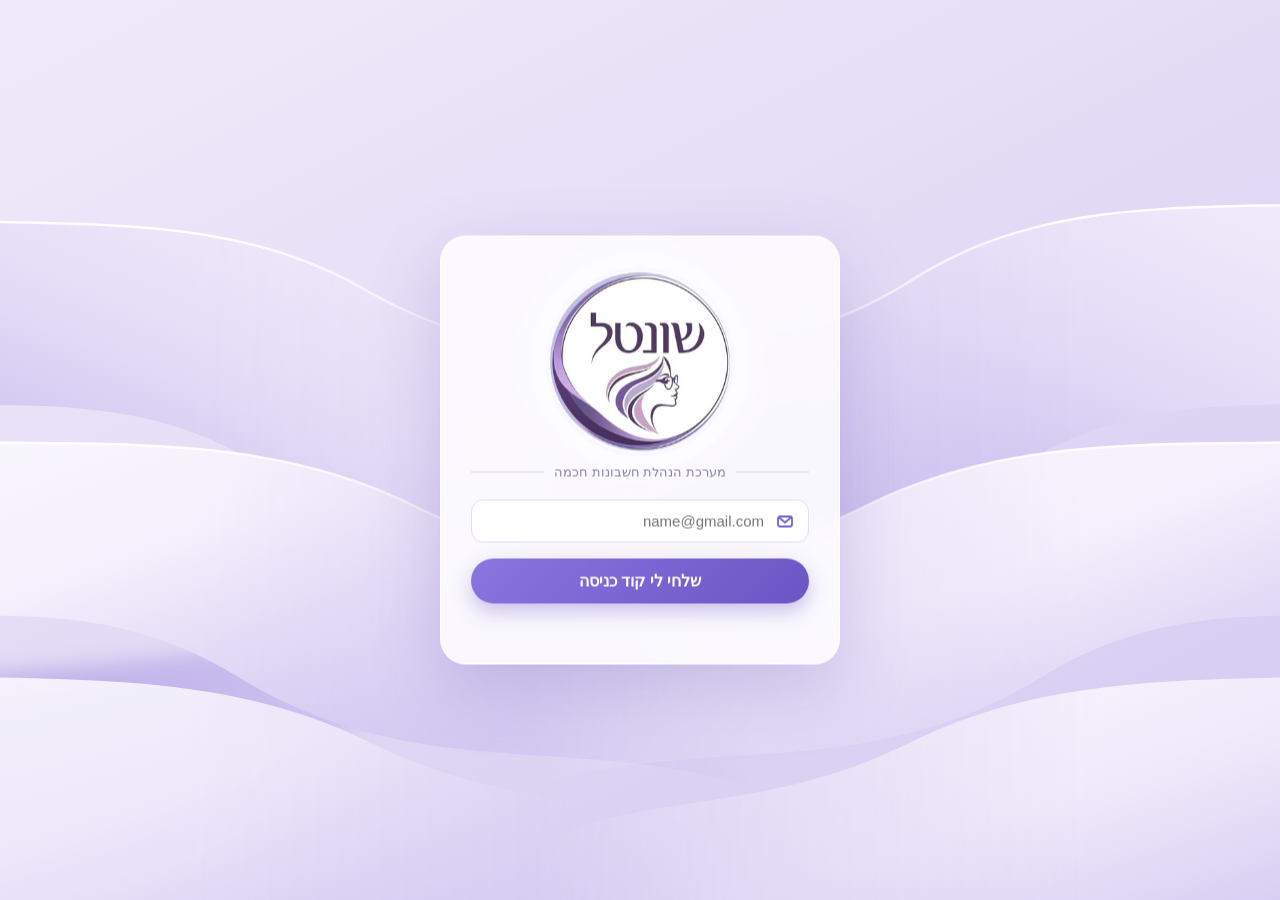
==== index.html @ a039b27f "Add files via upload" ====
<!doctype html>
<html lang="he" dir="rtl">
<head><meta name="robots" content="noindex,nofollow"><meta name="theme-color" content="#6d3fa0"><meta name="apple-mobile-web-app-capable" content="yes"><meta name="apple-mobile-web-app-title" content="שונטל">
<meta charset="utf-8">
<meta name="viewport" content="width=device-width,initial-scale=1">
<title>שונטל בענן</title>
<link rel="icon" type="image/png" href="[data-uri]">
<style>
  :root{--ink:#2f2566;--muted:#6f6a8c;--acc:#7461c8;--acc2:#5b4aa8;--line:#e2dcf4;--err:#c04a42}
  *{box-sizing:border-box}
  html,body{height:100%}
  body{margin:0;min-height:100vh;color:var(--ink);font-family:Arial,"Segoe UI",sans-serif;display:flex;align-items:center;justify-content:center;padding:16px;overflow:hidden;
    background:radial-gradient(900px 600px at 15% 10%,#ece6ff 0,transparent 60%),radial-gradient(800px 600px at 90% 95%,#e3d9ff 0,transparent 60%),linear-gradient(160deg,#f7f4ff,#ede7fb)}
  .bg i{position:fixed;border-radius:50%;filter:blur(2px);opacity:.55;animation:fl 9s ease-in-out infinite}
  .bg i:nth-child(1){width:220px;height:220px;left:-60px;top:12%;background:radial-gradient(circle at 30% 30%,#d9ccff,#b9a6f5);animation-delay:0s}
  .bg i:nth-child(2){width:140px;height:140px;right:8%;top:8%;background:radial-gradient(circle at 30% 30%,#e6dcff,#c8b8fa);animation-delay:-3s}
  .bg i:nth-child(3){width:300px;height:300px;right:-90px;bottom:-60px;background:radial-gradient(circle at 30% 30%,#cdbdfb,#a692ee);animation-delay:-5s}
  .bg i:nth-child(4){width:90px;height:90px;left:12%;bottom:12%;background:radial-gradient(circle at 30% 30%,#efe8ff,#d3c5fb);animation-delay:-7s}
  @keyframes fl{0%,100%{transform:translateY(0) scale(1)}50%{transform:translateY(-26px) scale(1.06)}}
  .card{position:relative;background:rgba(255,255,255,.86);backdrop-filter:blur(8px);border:1px solid #e6e0f7;border-radius:28px;box-shadow:0 24px 70px rgba(91,74,168,.22);padding:34px 30px 30px;width:100%;max-width:420px;text-align:center;animation:pop .7s cubic-bezier(.2,.9,.3,1.2) both}
  @keyframes pop{from{opacity:0;transform:translateY(22px) scale(.96)}to{opacity:1;transform:none}}

  .av{position:relative;width:190px;height:190px;margin:-112px auto 12px;border-radius:50%;animation:fl2 4.8s ease-in-out infinite}
  .av .ring{position:absolute;inset:-8px;border-radius:50%;background:conic-gradient(from 0deg,#5b2bd6,#a77bff,#f6d28b,#d9a441,#7b3fe4,#3b1c9c,#5b2bd6);animation:spin 7s linear infinite,pulse 3.2s ease-in-out infinite;box-shadow:0 0 22px 5px rgba(140,90,255,.55),0 0 44px 12px rgba(140,90,255,.28)}
  @keyframes pulse{0%,100%{filter:brightness(1)}50%{filter:brightness(1.25)}}
  .av .disc{position:absolute;inset:0;border-radius:50%;overflow:hidden;background:#fff;box-shadow:0 10px 26px rgba(60,20,120,.3)}
  .av .disc img,.av .lyr{position:absolute;inset:0;width:100%;height:100%;display:block}
  .av .fig{position:absolute;inset:0;transform-origin:62% 74%;animation:bob 4.8s ease-in-out infinite}
  .av .hair{transform-origin:62% 48%;animation:sway 3.4s ease-in-out infinite}
  @keyframes bob{0%,100%{transform:translateY(0) rotate(0)}50%{transform:translateY(-1.6%) rotate(.9deg)}}
  @keyframes sway{0%,100%{transform:rotate(0) skewX(0)}30%{transform:rotate(-2.6deg) skewX(1.4deg)}70%{transform:rotate(1.4deg) skewX(-.8deg)}}
  .av .blink{position:absolute;left:63.4%;top:57.9%;width:3.8%;height:3.1%;background:#f7f5f9;border-radius:50%;opacity:0;animation:blk 5.2s infinite}
  .av .blink:after{content:"";position:absolute;left:-6%;right:-6%;bottom:22%;height:2px;border-bottom:2px solid #3b2a6e;border-radius:0 0 60% 60%}
  @keyframes blk{0%,92%,100%{opacity:0}94%,97%{opacity:1}}
  .av .st{position:absolute;width:10px;height:10px;pointer-events:none;opacity:0;animation:tw 3.2s ease-in-out infinite}
  .av .st:before,.av .st:after{content:"";position:absolute;left:50%;top:50%;background:#fff;border-radius:2px;box-shadow:0 0 8px 2px #fff,0 0 14px 4px rgba(254,228,64,.75);transform:translate(-50%,-50%)}
  .av .st:before{width:2px;height:100%}.av .st:after{width:100%;height:2px}
  @keyframes tw{0%,100%{opacity:0;transform:scale(.3) rotate(0)}50%{opacity:1;transform:scale(1.15) rotate(45deg)}}
  .av .sh{position:absolute;inset:0;border-radius:50%;overflow:hidden;pointer-events:none}
  .av .sh:after{content:"";position:absolute;top:-30%;bottom:-30%;width:32%;left:-60%;background:linear-gradient(100deg,transparent,rgba(255,255,255,.6),transparent);transform:skewX(-18deg);animation:shine 4.2s ease-in-out infinite}
  .av .glow{position:absolute;left:14%;right:14%;bottom:-20px;height:14px;border-radius:50%;background:radial-gradient(ellipse,rgba(116,97,200,.55),transparent 70%);animation:shd 4.8s ease-in-out infinite}

  @keyframes fl2{0%,100%{transform:translateY(0)}50%{transform:translateY(-9px)}}
  @keyframes shd{0%,100%{transform:scale(1);opacity:.8}50%{transform:scale(.78);opacity:.45}}
  @keyframes spin{to{transform:rotate(360deg)}}
  @keyframes shine{0%,55%{left:-60%}100%{left:130%}}
  .hi{margin:16px 0 2px;font-size:15px;font-weight:700;color:var(--acc);letter-spacing:.3px}
  h1{margin:0 0 6px;font-size:34px;line-height:1.1;font-weight:800;background:linear-gradient(90deg,#4b3d8f,#7b5fe0,#4b3d8f);background-size:200% 100%;-webkit-background-clip:text;background-clip:text;color:transparent;animation:tx 4s linear infinite}
  @keyframes tx{to{background-position:-200% 0}}
  .sub{color:var(--muted);font-size:14px;margin-bottom:22px}
  label{display:block;text-align:right;font-size:14px;margin:0 0 6px;font-weight:700;color:var(--ink)}
  input{width:100%;padding:13px 15px;border:1.5px solid var(--line);border-radius:14px;font-size:16px;background:#fff;color:var(--ink);direction:ltr;text-align:left;transition:border-color .2s,box-shadow .2s}
  input:focus{outline:0;border-color:var(--acc);box-shadow:0 0 0 4px rgba(116,97,200,.18)}
  button{margin-top:14px;width:100%;padding:13px;border:0;border-radius:14px;background:linear-gradient(135deg,#8a76e0,#6a55c4);color:#fff;font-size:16px;font-weight:800;cursor:pointer;box-shadow:0 8px 20px rgba(106,85,196,.35);transition:transform .15s,box-shadow .15s}
  button:hover{transform:translateY(-1px);box-shadow:0 12px 26px rgba(106,85,196,.42)} button:disabled{opacity:.6;cursor:default}
  .link{background:none;color:var(--acc2);font-size:13px;margin-top:10px;padding:4px;width:auto;text-decoration:underline;box-shadow:none}
  .link:hover{background:none;box-shadow:none;transform:none}
  .msg{margin-top:14px;font-size:14px;min-height:20px;line-height:1.5;color:var(--acc2)}
  .msg.err{color:var(--err)}
  .hid{display:none}
  .bar{height:7px;border-radius:99px;background:#ebe6fa;overflow:hidden;margin:16px 10px 12px}
  .bar b{display:block;height:100%;width:40%;border-radius:99px;background:linear-gradient(90deg,#a48df0,#6a55c4,#a48df0);background-size:200% 100%;animation:bar 1.6s ease-in-out infinite,sh 1.2s linear infinite}
  @keyframes bar{0%{margin-inline-start:-40%}100%{margin-inline-start:100%}}
  @keyframes sh{to{background-position:-200% 0}}
  #loadTxt{font-weight:700;color:var(--acc2);font-size:15px}
  .dots span{display:inline-block;animation:dt 1.2s infinite}.dots span:nth-child(2){animation-delay:.2s}.dots span:nth-child(3){animation-delay:.4s}
  @keyframes dt{0%,80%,100%{opacity:.2}40%{opacity:1}}
  @media (prefers-reduced-motion:reduce){*{animation:none!important}}

  .char{position:relative;width:270px;height:280px;margin:-170px auto 6px}
  .char .halo{position:absolute;left:4%;right:4%;top:8%;bottom:6%;border-radius:50%;background:radial-gradient(circle at 50% 45%,#fff 0,rgba(255,255,255,.85) 45%,rgba(190,170,250,.35) 72%,transparent 74%);box-shadow:0 0 40px 10px rgba(140,100,255,.35);animation:pulseh 3.6s ease-in-out infinite}
  @keyframes pulseh{0%,100%{box-shadow:0 0 34px 8px rgba(140,100,255,.30)}50%{box-shadow:0 0 56px 16px rgba(140,100,255,.5)}}
  .char .csv{position:absolute;inset:0;width:100%;height:100%;overflow:visible;filter:drop-shadow(0 6px 10px rgba(70,40,140,.25))}
  .char .fg{transform-box:fill-box;transform-origin:70% 90%;animation:bob 4.6s ease-in-out infinite}
  .char .hairG{transform-box:view-box;transform-origin:72% 22%;animation:sway 3.2s ease-in-out infinite}
  .char .blk{opacity:0;animation:blk 5s infinite}
  @keyframes bob{0%,100%{transform:translateY(0) rotate(0)}50%{transform:translateY(-6px) rotate(.8deg)}}
  @keyframes sway{0%,100%{transform:rotate(0) skewX(0)}30%{transform:rotate(-2.8deg) skewX(1.6deg)}70%{transform:rotate(1.6deg) skewX(-1deg)}}
  @keyframes blk{0%,91%,100%{opacity:0}93%,97%{opacity:1}}
  .char .st{position:absolute;width:11px;height:11px;opacity:0;animation:tw 3s ease-in-out infinite}
  .char .st:before,.char .st:after{content:"";position:absolute;left:50%;top:50%;background:#fff;border-radius:2px;box-shadow:0 0 8px 2px #fff,0 0 16px 5px rgba(160,120,255,.8);transform:translate(-50%,-50%)}
  .char .st:before{width:2px;height:100%}.char .st:after{width:100%;height:2px}
  .char .st.gl:before,.char .st.gl:after{box-shadow:0 0 8px 2px #fff,0 0 14px 4px rgba(254,228,64,.8)}
  .bub{position:absolute;right:-46px;top:-20px;background:#fff;border:1.5px solid #d8cdf5;color:#4b3d8f;font-weight:800;font-size:13px;padding:7px 12px;border-radius:16px 16px 16px 4px;box-shadow:0 8px 20px rgba(91,74,168,.22);white-space:nowrap;opacity:0;transform:scale(.6) translateY(8px);transform-origin:bottom left;animation:bub .6s .9s cubic-bezier(.2,1.4,.4,1) forwards,bubf 4s 1.6s ease-in-out infinite}
  @keyframes bub{to{opacity:1;transform:none}}
  @keyframes bubf{50%{transform:translateY(-4px)}}
  .hi{display:none}

  .char .rg{position:absolute;left:2%;right:2%;top:6%;bottom:4%;border-radius:50%;z-index:0;background:conic-gradient(from 0deg,#5b2bd6,#a77bff,#f6d28b,#d9a441,#7b3fe4,#3b1c9c,#5b2bd6);-webkit-mask:radial-gradient(closest-side,transparent calc(100% - 8px),#000 calc(100% - 7px));mask:radial-gradient(closest-side,transparent calc(100% - 8px),#000 calc(100% - 7px));animation:spin 7s linear infinite;filter:drop-shadow(0 0 8px rgba(160,110,255,.9))}
  .char .halo{z-index:0}.char .csv{z-index:1}
  .char .sw{position:absolute;left:4%;right:4%;top:8%;bottom:6%;border-radius:50%;overflow:hidden;z-index:2;pointer-events:none}
  .char .sw:after{content:"";position:absolute;top:-30%;bottom:-30%;width:30%;left:-60%;background:linear-gradient(100deg,transparent,rgba(255,255,255,.75),transparent);transform:skewX(-18deg);animation:shine 3.8s ease-in-out infinite}
  .char .st{z-index:3}
  .char .st.sm:before,.char .st.sm:after{box-shadow:0 0 6px 2px #fff,0 0 12px 4px rgba(190,150,255,.9)}
  .char .st.sm{width:9px;height:9px}
  .char .st.gl:before,.char .st.gl:after{background:#fff6c8;box-shadow:0 0 8px 3px #fff,0 0 18px 6px rgba(255,210,70,.85)}
  .char .dt{position:absolute;width:3px;height:3px;border-radius:50%;background:#fff;box-shadow:0 0 6px 2px rgba(255,255,255,.95),0 0 10px 3px rgba(170,130,255,.7);opacity:0;animation:tw 2.4s ease-in-out infinite;z-index:3}

  body{flex-direction:column}
  .stage{display:flex;align-items:center;justify-content:center;gap:34px;width:100%;max-width:880px}
  .card{margin:0 !important;flex:0 1 420px}
  .card .av,.card .hi{display:none}
  .char2{position:relative;width:300px;height:540px;flex:0 0 300px}
  .char2 .halo2{position:absolute;left:0;right:0;top:calc(50% - 150px);height:300px;border-radius:50%;background:radial-gradient(circle at 50% 45%,#fff 0,rgba(255,255,255,.8) 50%,rgba(190,170,250,.35) 74%,transparent 76%);box-shadow:0 0 50px 12px rgba(140,100,255,.35);animation:pulseh 3.6s ease-in-out infinite}
  .char2 .rg2{position:absolute;left:-8px;right:-8px;top:calc(50% - 158px);height:316px;border-radius:50%;background:conic-gradient(from 0deg,#5b2bd6,#a77bff,#f6d28b,#d9a441,#7b3fe4,#3b1c9c,#5b2bd6);-webkit-mask:radial-gradient(closest-side,transparent calc(100% - 8px),#000 calc(100% - 7px));mask:radial-gradient(closest-side,transparent calc(100% - 8px),#000 calc(100% - 7px));animation:spin 8s linear infinite;filter:drop-shadow(0 0 9px rgba(160,110,255,.9))}
  .char2 .fb{position:absolute;inset:0;width:100%;height:100%;overflow:visible;filter:drop-shadow(0 8px 12px rgba(70,40,140,.28));z-index:1}
  .char2 .body{transform-box:view-box;transform-origin:200px 700px;animation:bob2 4.6s ease-in-out infinite}
  @keyframes bob2{0%,100%{transform:translateY(0) rotate(0)}50%{transform:translateY(-5px) rotate(.5deg)}}
  .char2 .hairB,.char2 .hairF{transform-box:view-box;transform-origin:200px 90px;animation:sway2 3.4s ease-in-out infinite}
  .char2 .hairF{animation-delay:-.4s}
  @keyframes sway2{0%,100%{transform:rotate(0)}35%{transform:rotate(-1.8deg)}70%{transform:rotate(1.2deg)}}
  .char2 .head{transform-box:view-box;transform-origin:200px 200px;animation:nod 5s ease-in-out infinite}
  @keyframes nod{0%,100%{transform:rotate(0)}40%{transform:rotate(2deg)}75%{transform:rotate(-1.5deg)}}
  .char2 .wave{transform-box:view-box;transform-origin:248px 254px;animation:w1 2.6s ease-in-out infinite}
  .char2 .fore{transform-box:view-box;transform-origin:282px 306px;animation:w2 .9s ease-in-out infinite alternate}
  @keyframes w1{0%,100%{transform:rotate(0)}50%{transform:rotate(-6deg)}}
  @keyframes w2{from{transform:rotate(-14deg)}to{transform:rotate(16deg)}}
  .char2 .lid{opacity:0;animation:blk 4.6s infinite}
  .char2 .sw2{position:absolute;left:0;right:0;top:calc(50% - 150px);height:300px;border-radius:50%;overflow:hidden;z-index:2;pointer-events:none}
  .char2 .sw2:after{content:"";position:absolute;top:-30%;bottom:-30%;width:28%;left:-60%;background:linear-gradient(100deg,transparent,rgba(255,255,255,.38),transparent);transform:skewX(-18deg);animation:shine 3.8s ease-in-out infinite}
  .char2 .st{position:absolute;opacity:0;animation:tw 3s ease-in-out infinite;z-index:3}
  .char2 .st:before,.char2 .st:after{content:"";position:absolute;left:50%;top:50%;background:#fff;border-radius:2px;box-shadow:0 0 8px 2px #fff,0 0 16px 5px rgba(160,120,255,.85);transform:translate(-50%,-50%)}
  .char2 .st:before{width:2px;height:100%}.char2 .st:after{width:100%;height:2px}
  .char2 .st.gl:before,.char2 .st.gl:after{background:#fff6c8;box-shadow:0 0 8px 3px #fff,0 0 18px 6px rgba(255,210,70,.85)}
  .char2 .dt{position:absolute;width:3px;height:3px;border-radius:50%;background:#fff;box-shadow:0 0 6px 2px #fff,0 0 10px 3px rgba(170,130,255,.7);opacity:0;animation:tw 2.4s ease-in-out infinite;z-index:3}
  .bub2{position:absolute;left:62%;top:3%;z-index:4;background:#fff;border:1.5px solid #d8cdf5;color:#4b3d8f;font-weight:800;font-size:13.5px;padding:8px 13px;border-radius:16px 16px 16px 4px;box-shadow:0 8px 20px rgba(91,74,168,.22);white-space:nowrap;opacity:0;transform:scale(.6) translateY(8px);transform-origin:bottom left;animation:bub .6s .9s cubic-bezier(.2,1.4,.4,1) forwards,bubf 4s 1.6s ease-in-out infinite}
  @media (max-width:760px){.stage{flex-direction:column;gap:6px}.char2{width:190px;height:340px;flex:0 0 340px}.bub2{font-size:11px;left:50%}}

  .card .hi{display:block !important;margin:0 0 2px;font-size:19px}
  .wl span{display:inline-block;opacity:0;transform:translateY(16px) scale(.6);animation:ltr .7s calc(.15s + var(--i)*.07s) cubic-bezier(.2,1.5,.4,1) forwards,ltf 3.6s calc(1.6s + var(--i)*.12s) ease-in-out infinite}
  .wl .sp{width:.35em}
  @keyframes ltr{to{opacity:1;transform:none}}
  @keyframes ltf{0%,100%{transform:translateY(0)}50%{transform:translateY(-4px)}}
  .hi.wl{color:var(--acc);font-weight:800;letter-spacing:.5px}
  h1.wl{animation:none;background:none;color:transparent;-webkit-background-clip:initial;font-size:44px}
  h1.wl span{background:linear-gradient(90deg,#4b3d8f,#8a6cf0,#d9a441,#8a6cf0,#4b3d8f);background-size:300% 100%;-webkit-background-clip:text;background-clip:text;color:transparent;text-shadow:none;animation:ltr .7s calc(.15s + var(--i)*.07s) cubic-bezier(.2,1.5,.4,1) forwards,ltf 3.6s calc(1.6s + var(--i)*.12s) ease-in-out infinite,gsh 4s linear infinite}
  @keyframes gsh{to{background-position:-300% 0}}

  body{padding-bottom:42vh !important;justify-content:center}
  .band{position:fixed;left:0;right:0;bottom:0;height:42vh;min-height:230px;background:radial-gradient(120% 140% at 50% 100%,#2d1a6b 0,#1a0f45 55%,#0f0830 100%);z-index:0;overflow:hidden;-webkit-mask:linear-gradient(to bottom,transparent 0,#000 22%);mask:linear-gradient(to bottom,transparent 0,#000 22%)}
  .band canvas{position:absolute;inset:0;width:100%;height:100%}
  .orbg{position:absolute;left:50%;top:58%;width:160px;height:160px;transform:translate(-50%,-50%);border-radius:50%;background:radial-gradient(circle,#fff 0,rgba(255,255,255,.9) 18%,rgba(210,190,255,.55) 45%,transparent 70%);animation:orbp 3s ease-in-out infinite;pointer-events:none}
  @keyframes orbp{0%,100%{transform:translate(-50%,-50%) scale(.9);opacity:.85}50%{transform:translate(-50%,-50%) scale(1.15);opacity:1}}
  .ti{position:absolute;width:46px;height:46px;animation:tf 6s ease-in-out infinite}
  .ti div{width:100%;height:100%;border-radius:12px;background:linear-gradient(145deg,rgba(255,255,255,.16),rgba(255,255,255,.04));border:1px solid rgba(255,255,255,.28);box-shadow:0 0 18px rgba(150,120,255,.45),inset 0 0 12px rgba(255,255,255,.08);backdrop-filter:blur(2px);display:flex;align-items:center;justify-content:center;color:#e8defd;animation:tp 3.4s ease-in-out infinite}
  .ti svg{width:26px;height:26px}
  @keyframes tf{0%,100%{transform:translate(0,0) rotate(-3deg)}33%{transform:translate(7px,-10px) rotate(3deg)}66%{transform:translate(-6px,-4px) rotate(-1deg)}}
  @keyframes tp{0%,100%{box-shadow:0 0 14px rgba(150,120,255,.35)}50%{box-shadow:0 0 28px rgba(190,160,255,.8)}}
  .stage{position:relative;z-index:2}
  .bg{z-index:0}
  @media (max-width:760px){.ti{width:34px;height:34px}.ti svg{width:19px;height:19px}.band{height:36vh}body{padding-bottom:36vh !important}}

  .band{background:radial-gradient(120% 140% at 50% 100%,#2d1a6b 0,#1a0f45 55%,#0f0830 100%) !important}
  .srcs{position:absolute;right:5%;top:50%;transform:translateY(-50%);display:flex;flex-direction:column;gap:14px}
  .src{display:flex;align-items:center;gap:8px;color:#e8defd;font-size:12px;font-weight:700}
  .src i{width:38px;height:38px;border-radius:12px;background:linear-gradient(145deg,rgba(255,255,255,.18),rgba(255,255,255,.05));border:1px solid rgba(255,255,255,.3);display:flex;align-items:center;justify-content:center;box-shadow:0 0 16px rgba(150,120,255,.5)}
  .src svg{width:21px;height:21px}
  .hub{position:absolute;left:50%;top:50%;width:132px;height:132px;transform:translate(-50%,-50%)}
  .hub img{position:absolute;inset:6px;width:calc(100% - 12px);height:calc(100% - 12px);border-radius:50%;background:#fff;object-fit:contain;box-shadow:0 0 30px rgba(170,130,255,.8)}
  .hring{position:absolute;inset:-6px;border-radius:50%;background:conic-gradient(from 0deg,#5b2bd6,#a77bff,#f6d28b,#d9a441,#7b3fe4,#3b1c9c,#5b2bd6);-webkit-mask:radial-gradient(closest-side,transparent calc(100% - 7px),#000 calc(100% - 6px));mask:radial-gradient(closest-side,transparent calc(100% - 7px),#000 calc(100% - 6px));animation:spin 6s linear infinite;filter:drop-shadow(0 0 10px rgba(170,120,255,.95))}
  .hflash{position:absolute;inset:-14px;border-radius:50%;background:radial-gradient(circle,rgba(255,255,255,.9),rgba(170,130,255,.5) 40%,transparent 70%);opacity:0}
  .hub.hit .hflash{animation:fl .5s ease-out}
  @keyframes fl{0%{opacity:.95;transform:scale(.8)}100%{opacity:0;transform:scale(1.35)}}
  .scan{position:absolute;inset:6px;border-radius:50%;overflow:hidden;pointer-events:none}
  .scan:after{content:"";position:absolute;left:-10%;right:-10%;height:14px;top:-20%;background:linear-gradient(to bottom,transparent,rgba(160,255,230,.7),transparent);animation:sc 2s linear infinite}
  @keyframes sc{to{top:110%}}
  .pods{position:absolute;left:4%;top:50%;transform:translateY(-50%);display:flex;flex-direction:column;gap:9px}
  .pod{display:flex;align-items:center;gap:8px;direction:rtl;color:#efe8ff;font-size:12px;font-weight:700;padding:6px 10px;border-radius:12px;background:rgba(255,255,255,.07);border:1px solid color-mix(in srgb,var(--c) 55%,transparent);min-width:128px;transition:box-shadow .3s,transform .3s}
  .pod b{width:10px;height:10px;border-radius:50%;background:var(--c);box-shadow:0 0 10px var(--c)}
  .pod span{flex:1}.pod em{font-style:normal;color:var(--c);min-width:18px;text-align:center}
  .pod.hit{box-shadow:0 0 22px var(--c);transform:scale(1.06)}
  .inv2{position:absolute;left:0;top:0;width:44px;height:58px;border-radius:6px;background:#fff;box-shadow:0 0 16px rgba(190,160,255,.8);will-change:transform,opacity;pointer-events:none;padding:6px 5px}
  .inv2 u{display:block;height:3px;border-radius:2px;background:#d9cff7;margin-bottom:4px;text-decoration:none}
  .inv2 u:first-child{width:55%;background:#b5a1ee}
  .inv2 s{position:absolute;left:5px;bottom:4px;font-size:9px;font-weight:800;color:#6a55c4;text-decoration:none}
  .inv2 i{position:absolute;right:-6px;top:-6px;width:17px;height:17px;border-radius:50%;background:#34d399;color:#fff;font-size:11px;line-height:17px;text-align:center;font-style:normal;display:none;box-shadow:0 0 10px #34d399}
  .inv2.ok i{display:block}
  .cap{position:absolute;bottom:10px;left:0;right:0;text-align:center;color:rgba(232,222,253,.75);font-size:12px;letter-spacing:.3px}
  @media (max-width:760px){.pod{min-width:0;padding:5px 7px}.pod span{display:none}.src span{display:none}.hub{width:96px;height:96px}.cap{font-size:10px}}

  html,body{overflow:hidden}
  body{display:block !important;padding:0 !important;background:linear-gradient(135deg,#e7e1f6,#f5f3fa) !important}
  body{background:linear-gradient(160deg,#d9d0f1 0%,#ece7f9 45%,#f6f3fc 100%) !important}
  .waves{position:fixed;inset:0;overflow:hidden;z-index:0}
  .waves svg{position:absolute;inset:0;width:100%;height:100%}.rb .r1,.rb .r3,.rb .r5{animation:wv 14s ease-in-out infinite alternate}.rb .r2,.rb .r4{animation:wv 19s ease-in-out infinite alternate-reverse}
  
  @keyframes wv{from{transform:translate(-14px,0)}to{transform:translate(14px,-12px)}}
  .waves i{position:absolute;border-radius:50%;background:radial-gradient(circle,#fff,rgba(255,255,255,0) 70%);animation:fl 9s ease-in-out infinite}
  .stage{position:fixed !important;left:50%;top:50%;transform:translate(-50%,-50%);width:min(92vw,400px);max-width:none;display:block !important;z-index:5;gap:0}
  .card{max-width:none !important;width:100% !important;background:rgba(253,252,255,.9) !important;backdrop-filter:blur(14px);border:1px solid rgba(255,255,255,.9) !important;border-radius:26px !important;padding:30px 30px 26px !important;box-shadow:0 24px 70px rgba(91,74,168,.22) !important}
  .lg{width:190px;height:auto;display:block;margin:0 auto 4px;border-radius:50%;box-shadow:0 0 0 14px #fdfcff,0 0 30px 14px #fdfcff;animation:lgf 4.5s ease-in-out infinite}
  @keyframes lgf{0%,100%{transform:translateY(0)}50%{transform:translateY(-5px)}}
  .sub2{display:flex;align-items:center;gap:10px;color:#8a82a8;font-size:13px;margin:8px 0 20px}
  .sub2:before,.sub2:after{content:"";flex:1;height:1px;background:#d9d2ee}
  .card label{position:absolute;width:1px;height:1px;overflow:hidden;clip:rect(0 0 0 0)}
  .card input{padding:12px 44px 12px 14px;border-radius:12px;background:#fff url("data:image/svg+xml,%3Csvg xmlns='http://www.w3.org/2000/svg' width='18' height='18' fill='none' stroke='%237461c8' stroke-width='1.8'%3E%3Crect x='2' y='4' width='14' height='10' rx='2'/%3E%3Cpath d='m3 5 6 5 6-5'/%3E%3C/svg%3E") no-repeat right 14px center;direction:rtl;text-align:right;font-size:15px}
  #cd{background-image:url("data:image/svg+xml,%3Csvg xmlns='http://www.w3.org/2000/svg' width='18' height='18' fill='none' stroke='%237461c8' stroke-width='1.8'%3E%3Crect x='3' y='8' width='12' height='8' rx='2'/%3E%3Cpath d='M6 8V6a3 3 0 0 1 6 0v2'/%3E%3C/svg%3E")}
  .card button{border-radius:999px;margin-top:16px}
  .stage{animation:cin .9s cubic-bezier(.2,.9,.3,1.1) both}
  @keyframes cin{from{opacity:0;transform:translate(-50%,-46%) scale(.96)}to{opacity:1;transform:translate(-50%,-50%)}}
</style>
</head>
<body>

<div class="waves"><svg class="rb" viewBox="0 0 1600 800" preserveAspectRatio="xMidYMid slice"><defs>
<linearGradient id="sa" x1="0" y1="0" x2="1" y2="1"><stop offset="0" stop-color="#ffffff"/><stop offset=".45" stop-color="#f3effc"/><stop offset="1" stop-color="#b7a6e8"/></linearGradient>
<linearGradient id="sb" x1="0" y1="1" x2="1" y2="0"><stop offset="0" stop-color="#a996e3"/><stop offset=".5" stop-color="#e3dbf6"/><stop offset="1" stop-color="#ffffff"/></linearGradient>
<linearGradient id="sc" x1="0" y1="0" x2="1" y2="0"><stop offset="0" stop-color="#8f7ad8"/><stop offset="1" stop-color="#cbbdf0"/></linearGradient>
<linearGradient id="bgg" x1="0" y1="0" x2="1" y2="1"><stop offset="0" stop-color="#f4f0fc"/><stop offset=".5" stop-color="#e2daf5"/><stop offset="1" stop-color="#cfc3f0"/></linearGradient>
<linearGradient id="mL" x1="0" x2="1"><stop offset="0" stop-color="#fff"/><stop offset=".5" stop-color="#fff"/><stop offset="1" stop-color="#000"/></linearGradient>
<linearGradient id="mR" x1="1" x2="0"><stop offset="0" stop-color="#fff"/><stop offset=".5" stop-color="#fff"/><stop offset="1" stop-color="#000"/></linearGradient>
<mask id="mkL" maskUnits="userSpaceOnUse" x="-100" y="-50" width="1700" height="900"><rect x="-100" y="-50" width="1000" height="900" fill="url(#mL)"/></mask>
<mask id="mkR" maskUnits="userSpaceOnUse" x="-100" y="-50" width="1800" height="900"><rect x="700" y="-50" width="1000" height="900" fill="url(#mR)"/></mask>
<filter id="sh"><feGaussianBlur stdDeviation="9"/></filter></defs><rect x="-100" y="-50" width="1800" height="900" fill="url(#bgg)"/><g mask="url(#mkL)"><path class="r2" d="M-100 700 C150 540 380 640 600 520 C760 430 860 470 900 380 L900 520 C780 600 640 560 500 680 C320 830 120 800 -100 880Z" fill="url(#sc)" opacity="0.55" filter="url(#sh)"/><path class="r1" d="M-100 120 C120 260 360 140 560 260 C720 350 820 280 900 360 L900 520 C760 470 620 520 470 420 C300 300 100 420 -100 300Z" fill="url(#sb)" opacity="0.95"/><path class="r3" d="M-100 330 C140 450 380 340 600 450 C760 530 850 470 900 540 L900 700 C740 650 600 700 440 600 C260 490 80 600 -100 520Z" fill="url(#sa)" opacity="1"/><path class="r2" d="M-100 560 C140 640 360 560 560 660 C700 730 820 700 900 760 L900 900 L-100 900Z" fill="url(#sa)" opacity="0.9"/></g><g mask="url(#mkR)"><path class="r4" d="M1700 100 C1480 250 1240 120 1040 250 C880 350 780 270 700 350 L700 520 C840 470 980 520 1130 420 C1300 300 1500 420 1700 290Z" fill="url(#sb)" opacity="0.95"/><path class="r5" d="M1700 330 C1460 450 1220 340 1000 450 C840 530 750 470 700 540 L700 700 C860 650 1000 700 1160 600 C1340 490 1520 600 1700 520Z" fill="url(#sa)" opacity="1"/><path class="r4" d="M1700 560 C1460 640 1240 560 1040 660 C900 730 780 700 700 760 L700 900 L1700 900Z" fill="url(#sa)" opacity="0.9"/></g><g fill="none" stroke="#fff" stroke-width="2.2" opacity=".9"><path mask="url(#mkL)" d="M-100 330 C140 450 380 340 600 450 C760 530 850 470 900 540"/><path mask="url(#mkL)" d="M-100 120 C120 260 360 140 560 260 C720 350 820 280 900 360"/><path mask="url(#mkR)" d="M1700 330 C1460 450 1220 340 1000 450 C840 530 750 470 700 540"/><path mask="url(#mkR)" d="M1700 100 C1480 250 1240 120 1040 250 C880 350 780 270 700 350"/></g></svg></div><div class="stage"><div class="card">
  
  <img class="lg" alt="" src="[data-uri]"><div class="sub2">מערכת הנהלת חשבונות חכמה</div>
  

  <div id="stEmail">
    <label for="em">המייל שלך</label>
    <input id="em" type="email" autocomplete="email" placeholder="name@gmail.com">
    <button id="bSend">שלחי לי קוד כניסה</button>
  </div>

  <div id="stCode" class="hid">
    <label for="cd">הקוד שקיבלת במייל</label>
    <input id="cd" inputmode="numeric" autocomplete="one-time-code" placeholder="123456" maxlength="10">
    <button id="bVerify">כניסה</button>
    <button id="bBack" class="link">שליחה למייל אחר</button>
  </div>

  <div id="stLoad" class="hid">
    <div class="bar"><b></b></div>
    <div id="loadTxt">טוענת את שונטל…</div>
  </div>

  <div id="msg" class="msg"></div>
</div></div>

<script>
(function(){ /* 19.10.2026: כשנפתח מאתר (github.io — אותה כתובת בסיס כמו «שונטל 2» של שובל) — אחסון נפרד, כדי ששתי השונטליות לא ייגעו זו בזו.
   מהקובץ במחשב (file://) — בלי שינוי. */
  if(!/\.github\.io$/.test(location.hostname||'')) return;
  var P='shontal-main::';
  function wrap(st){ function keys(){ var a=[]; for(var i=0;i<st.length;i++){ var k=st.key(i); if(k&&k.indexOf(P)===0) a.push(k.slice(P.length)); } return a; }
    var o={ getItem:function(k){ return st.getItem(P+k); }, setItem:function(k,v){ st.setItem(P+k,String(v)); }, removeItem:function(k){ st.removeItem(P+k); },
      clear:function(){ keys().forEach(function(k){ st.removeItem(P+k); }); }, key:function(i){ return keys()[i]||null; } };
    Object.defineProperty(o,'length',{get:function(){ return keys().length; }}); return o; }
  try{ var L=wrap(window.localStorage); Object.defineProperty(window,'localStorage',{configurable:true,get:function(){ return L; }}); }catch(e){}
  try{ var S2=wrap(window.sessionStorage); Object.defineProperty(window,'sessionStorage',{configurable:true,get:function(){ return S2; }}); }catch(e){}
  try{ var IO=indexedDB.open.bind(indexedDB); indexedDB.open=function(n,v){ return v===undefined?IO('shontal-main-'+n):IO('shontal-main-'+n,v); };
       var ID=indexedDB.deleteDatabase&&indexedDB.deleteDatabase.bind(indexedDB); if(ID) indexedDB.deleteDatabase=function(n){ return ID('shontal-main-'+n); }; }catch(e){}
})();
</script>
<script>
(function(){
  var T0=Date.now();
  var SB='https://mjhywoiwdvuxymuyhhdc.supabase.co';
  var KEY='sb_publishable_c7Y5hKxAqpzIFhhbuhNS2g_u55YKB90';
  var CB='https://shontal.cloud';           /* כתובת-דמה: כל פנייה אליה מנותבת למסד הנתונים */
  var SK='shontal-cloud-session';
  var $=function(i){return document.getElementById(i);};
  function msg(t,err){ var m=$('msg'); m.textContent=t||''; m.className='msg'+(err?' err':''); }
  function show(id){ ['stEmail','stCode','stLoad'].forEach(function(x){ $(x).classList.toggle('hid',x!==id); }); }

  var S=null; try{ S=JSON.parse(localStorage.getItem(SK)||'null'); }catch(_){ S=null; }
  function saveS(o){ S=o; try{ localStorage.setItem(SK, JSON.stringify(o)); }catch(_){} }
  function clearS(){ S=null; try{ localStorage.removeItem(SK); }catch(_){} }

  function auth(path, body){
    return fetch(SB+'/auth/v1/'+path,{method:'POST',headers:{'apikey':KEY,'Content-Type':'application/json'},body:JSON.stringify(body)})
      .then(function(r){ return r.text().then(function(t){ var j={}; try{ j=JSON.parse(t||'{}'); }catch(_){}
        if(!r.ok){ var e=new Error(j.msg||j.error_description||j.message||('שגיאה '+r.status)); e.status=r.status; e.code=j.error_code||j.code; throw e; } return j; }); });
  }
  function keep(j){ saveS({access_token:j.access_token, refresh_token:j.refresh_token, expires_at:(j.expires_at||Math.floor(Date.now()/1000)+(j.expires_in||3600)), email:(j.user&&j.user.email)||(S&&S.email)||''}); }
  var _refreshing=null;
  function refresh(){ if(!S||!S.refresh_token) return Promise.reject(new Error('אין חיבור'));
    if(_refreshing) return _refreshing;
    _refreshing=auth('token?grant_type=refresh_token',{refresh_token:S.refresh_token}).then(function(j){ keep(j); _refreshing=null; return S; },function(e){ _refreshing=null; throw e; });
    return _refreshing; }
  function fresh(){ if(!S) return Promise.reject(new Error('אין חיבור')); if((S.expires_at||0)-Date.now()/1000 < 120) return refresh(); return Promise.resolve(S); }
  function hdr(){ return {'apikey':KEY,'Authorization':'Bearer '+(S&&S.access_token||''),'Content-Type':'application/json'}; }

  /* ---- כניסה בקוד מהמייל ---- */
  $('bSend').onclick=function(){
    var em=($('em').value||'').trim().toLowerCase();
    if(!/^[^@\s]+@[^@\s]+\.[^@\s]+$/.test(em)){ msg('נא להקליד מייל תקין',true); return; }
    this.disabled=true; msg('שולחת קוד…');
    var b=this;
    fetch(SB+'/rest/v1/rpc/login_email_ok',{method:'POST',headers:{'apikey':KEY,'Content-Type':'application/json'},body:JSON.stringify({p_email:em})})
      .then(function(r){ return r.ok?r.json():true; },function(){ return true; })
      .then(function(ok){ if(ok===false){ var e=new Error('notallowed'); e.na=1; throw e; } return auth('otp',{email:em, create_user:true}); })
      .then(function(){
      try{ localStorage.setItem('shontal-cloud-email',em); }catch(_){}
      show('stCode'); msg('שלחנו קוד ל-'+em+'. הוא מגיע תוך דקה (כדאי לבדוק גם בספאם).'); $('cd').focus();
    }).catch(function(e){ if(e.na){ msg('המייל הזה לא רשום במערכת. נא לבדוק את הכתובת, או לפנות לאיילת.',true); return; } msg((e.status===429)?'נשלחו יותר מדי קודים. נסי שוב בעוד כמה דקות.':'לא הצלחתי לשלוח קוד: '+e.message,true); })
      .then(function(){ b.disabled=false; });
  };
  $('bVerify').onclick=function(){
    var em=($('em').value||'').trim().toLowerCase(), cd=($('cd').value||'').replace(/\s/g,'');
    if(!cd){ msg('נא להקליד את הקוד',true); return; }
    this.disabled=true; msg('בודקת…'); var b=this;
    auth('verify',{type:'email', email:em, token:cd}).then(function(j){ keep(j); start(); })
      .catch(function(){ msg('הקוד לא נכון או שפג תוקפו. אפשר לבקש קוד חדש.',true); })
      .then(function(){ b.disabled=false; });
  };
  $('cd').addEventListener('keydown',function(e){ if(e.key==='Enter') $('bVerify').click(); });
  $('em').addEventListener('keydown',function(e){ if(e.key==='Enter') $('bSend').click(); });
  $('bBack').onclick=function(){ show('stEmail'); msg(''); };
  try{ $('em').value=localStorage.getItem('shontal-cloud-email')||''; }catch(_){}

  /* ---- ניתוב פניות המערכת למסד הנתונים ---- */
  var RO=true; /* תקופת בדיקה: צפייה בלבד */
  var _toastT=0;
  var _loadedAt=0;
  function toastRO(){ if(!_loadedAt||Date.now()-_loadedAt<12000) return; if(Date.now()-_toastT<8000) return; _toastT=Date.now();
    try{ var d=document.createElement('div');
      d.textContent='🧪 גרסת בדיקה — השינוי לא נשמר. בינתיים ממשיכים לעבוד בשונטל הרגילה.';
      d.style.cssText='position:fixed;top:54px;left:50%;transform:translateX(-50%);z-index:2147483647;background:#fff3e0;color:#8a4b0f;border:1px solid #f0c38f;border-radius:12px;padding:10px 18px;font:700 14px Arial;box-shadow:0 4px 16px rgba(120,80,30,.2);direction:rtl';
      document.body.appendChild(d); setTimeout(function(){ try{ d.remove(); }catch(_){} },5000); }catch(_){} }
  function route(url, method){
    if(url==='/queue_intake') return {inbox:true};
    if(typeof url!=='string' || url.indexOf(CB)!==0) return null;
    var p=url.slice(CB.length).split('?')[0];
    if(p==='/state/version') return {rpc:'state_version'};
    if(p==='/state') return {rpc:(method==='POST'?'state_post':'state_get')};
    if(p==='/find_doc') return {finddoc:true};
    if(p==='/queue_intake') return {inbox:true};
    return {portal:p};
  }
  function jres(o,st){ return new Response(JSON.stringify(o),{status:st||200,headers:{'Content-Type':'application/json'}}); }
  function installShim(){
    var _f=window.fetch.bind(window);
    window.fetch=function(input, init){
      var url=(typeof input==='string')?input:(input&&input.url); init=init||{};
      var r=route(url,(init.method||'GET').toUpperCase());
      if(!r) return _f(input,init);
      if(r.none) return Promise.resolve(jres({ok:false,msg:'לא זמין בגרסת הענן'},404));
      if(r.portal){ var pr=null; try{ pr=window.__cloudPortal?window.__cloudPortal(r.portal,init):null; }catch(e){ pr=null; } return pr||Promise.resolve(jres({ok:false,reason:'לא זמין בגרסת הענן'},404)); }
      if(r.inbox){ var fl=null; try{ fl=init.body&&init.body.get?init.body.get('file'):null; }catch(_){}
        if(!fl) return Promise.resolve(jres({ok:false,reason:'אין קובץ'}));
        return new Promise(function(ok,no){ var fr=new FileReader(); fr.onload=function(){ ok(String(fr.result).split(',')[1]||''); }; fr.onerror=no; fr.readAsDataURL(fl); })
          .then(function(b64){ return fresh().then(function(){ var h=hdr(); h['Prefer']='return=minimal';
            return _f(SB+'/rest/v1/intake_inbox',{method:'POST',headers:h,body:JSON.stringify({name:fl.name||'file',content:b64,bytes:fl.size})}); }); })
          .then(function(res){ window.__inboxN=(window.__inboxN||0)+(res.ok?1:0); return jres({ok:res.ok,cloud:true,reason:res.ok?'':('שגיאה '+res.status)}); })
          .catch(function(e){ return jres({ok:false,reason:String(e)}); }); }
      if(r.finddoc){ var lk=''; try{ lk=JSON.parse(init.body||'{}').link||''; }catch(_){} return Promise.resolve(jres({ok:!!lk, rel:lk})); }
      if(r.rpc==='state_post' && RO){ toastRO(); return Promise.resolve(jres({ok:true,version:(window._SHARED_VER||0),readonly:true})); }
      return fresh().then(function(){ return _f(SB+'/rest/v1/rpc/'+r.rpc,{method:'POST',headers:hdr(),body:(r.rpc==='state_post'?(init.body||'{}'):'{}'),keepalive:!!init.keepalive}); })
        .then(function(res){ if(res.status===401){ return refresh().then(function(){ return _f(SB+'/rest/v1/rpc/'+r.rpc,{method:'POST',headers:hdr(),body:(r.rpc==='state_post'?(init.body||'{}'):'{}')}); }); } return res; });
    };
    var P=XMLHttpRequest.prototype, XO=P.open, XS=P.send, XH=P.setRequestHeader;
    P.open=function(m,u,a){ var r=route(u,String(m||'GET').toUpperCase()); this.__cl=r;
      if(r&&r.rpc){ if(r.rpc==='state_post'&&RO){ r.rpc='state_version'; toastRO(); } return XO.call(this,'POST',SB+'/rest/v1/rpc/'+r.rpc, a!==false); }
      return XO.apply(this,arguments); };
    P.setRequestHeader=function(k,v){ if(this.__cl&&this.__cl.rpc&&/^content-type$/i.test(k)) return; return XH.apply(this,arguments); };
    P.send=function(b){ var r=this.__cl; if(r&&r.rpc){ var h=hdr(); for(var k in h) XH.call(this,k,h[k]); return XS.call(this,(r.rpc==='state_post'?(b||'{}'):'{}')); } return XS.apply(this,arguments); };
    if(navigator.sendBeacon){ var _sb=navigator.sendBeacon.bind(navigator);
      navigator.sendBeacon=function(u,data){ var r=route(u,'POST'); if(!r) return _sb(u,data); if(r.none||r.portal||RO) return true;
        try{ var p=(data&&data.text)?data.text():Promise.resolve(String(data||'{}'));
          p.then(function(t){ window.fetch(u,{method:'POST',body:t,keepalive:true}); }); }catch(_){} return true; }; }
    setInterval(function(){ if(S && (S.expires_at||0)-Date.now()/1000 < 900) refresh().catch(function(){}); }, 60000);
  }


  /* ---- מסמכים (PDF/תמונות) מהאחסון בענן ---- */
  var DOCMAP=null, _docMapP=null, _blobs={};
  function docMap(){ if(DOCMAP) return Promise.resolve(DOCMAP); if(_docMapP) return _docMapP;
    var m={}; function page(off){ return fresh().then(function(){ return fetch(SB+'/rest/v1/doc_files?uploaded=is.true&select=path,okey&order=path&offset='+off+'&limit=1000',{headers:hdr()}); })
      .then(function(r){ if(!r.ok) throw new Error('docs '+r.status); return r.json(); })
      .then(function(rows){ rows.forEach(function(x){ m[x.path]=x.okey; }); return rows.length===1000?page(off+1000):m; }); }
    _docMapP=page(0).then(function(mm){ DOCMAP=mm; setTimeout(function(){ DOCMAP=null; _docMapP=null; },10*60*1000); return mm; },function(e){ _docMapP=null; throw e; });
    return _docMapP; }
  function relOf(u){ if(u==null) return null; u=String(u).trim(); if(!u||/^(https?:|data:|blob:|about:|javascript:|mailto:|#)/i.test(u)) return null;
    if(/^file:/i.test(u)) return null; u=u.split('#')[0].split('?')[0].replace(/^\.\//,''); try{ u=decodeURI(u); }catch(_){} return u||null; }
  function docBlob(rel){ if(_blobs[rel]) return _blobs[rel];
    var _pd=(window.__cloudPortalDoc&&window.__cloudPortalDoc(rel)); if(_pd){ _blobs[rel]=_pd; _pd.catch(function(){ delete _blobs[rel]; }); return _pd; }
    _blobs[rel]=docMap().then(function(m){ var k=m[rel]; if(!k){ var e=new Error('nofile'); e.nofile=true; throw e; }
      return fresh().then(function(){ return fetch(SB+'/storage/v1/object/authenticated/docs/'+k,{headers:{'apikey':KEY,'Authorization':'Bearer '+S.access_token}}); }); })
      .then(function(r){ if(!r.ok) throw new Error('storage '+r.status); return r.blob(); })
      .then(function(b){ return URL.createObjectURL(b); });
    _blobs[rel].catch(function(){ delete _blobs[rel]; });
    return _blobs[rel]; }
  function noFileHtml(rel){ return '<div style="padding:28px 18px;text-align:center;color:#7a4410;background:#fff6ea;border:1px dashed #f0c38f;border-radius:12px;font:14px Arial;direction:rtl;line-height:1.6">📄 הקובץ עוד לא הועלה לענן.<br><span style="font-size:12px;color:#9a7a5a">'+String(rel).replace(/[<>&]/g,'')+'</span><br><span style="font-size:12px">הקבצים עולים בהדרגה מהמחשב של איילת.</span></div>'; }
  function curViewLink(){ try{ return Function('try{return (viewList&&viewList[viewPos]&&viewList[viewPos].link)||""}catch(e){return ""}')(); }catch(_){ return ''; } }
  function fixEl(el){
    var tag=el.tagName; if(!tag) return; var attr=(tag==='OBJECT')?'data':'src';
    if(!/^(IFRAME|IMG|EMBED|OBJECT)$/.test(tag)) return;
    var raw=el.getAttribute(attr);
    if(raw && raw.indexOf(CB+'/preview')===0 && el.__clDone!==raw && window.__cloudPortalSrc){ el.__clDone=raw; el.setAttribute(attr,'about:blank'); el.__clDone='about:blank';
      window.__cloudPortalSrc(raw).then(function(u){ el.__clDone=u; el.setAttribute(attr,u); }).catch(function(){ el.style.display='none'; }); return; }
    var rel=relOf(raw); if(!rel || el.__clDone===raw) return;
    el.__clDone=raw;
    if(tag==='IMG' && /^תצוגות\//.test(rel)){
      /* תמונות תצוגה לא הועלו (חיסכון במקום) — מציגים את הקובץ המקורי במקומן */
      var box=el.closest&&el.closest('#ovDoc'); if(box && !box.__clPdf){ box.__clPdf=1; var lk=curViewLink();
        if(lk){ setTimeout(function(){ try{ box.__clPdf=0; if(typeof window.showFullPdf==='function') window.showFullPdf(encodeURIComponent(lk)); }catch(_){} },0); } }
      el.style.display='none'; return; }
    el.setAttribute(attr,'about:blank'); el.__clDone='about:blank';
    docBlob(rel).then(function(u){ el.__clDone=u; el.setAttribute(attr,u); })
      .catch(function(e){ if(tag==='IFRAME'){ try{ el.__clDone='x'; el.removeAttribute('src'); el.srcdoc='<meta charset=utf-8><body style="margin:0;background:#fff6ea">'+noFileHtml(rel); }catch(_){} } else { el.style.display='none'; } });
  }
  function scan(root){ try{ if(root.nodeType!==1) return; fixEl(root); var l=root.querySelectorAll('iframe,img,embed,object'); for(var i=0;i<l.length;i++) fixEl(l[i]); }catch(_){} }
  function openRel(rel, dl){
    var w=dl?null:window.open('about:blank','_blank');
    try{ if(w) w.document.write('<meta charset=utf-8><body style="font:16px Arial;direction:rtl;padding:30px;background:#f6efe4;color:#7a4410">טוענת את המסמך…</body>'); }catch(_){}
    docBlob(rel).then(function(u){
      if(dl){ var a=document.createElement('a'); a.href=u; a.download=dl; a.__clOk=1; document.body.appendChild(a); a.click(); a.remove(); }
      else if(w){ w.location=u; } else { window.open(u,'_blank'); }
    }).catch(function(){ if(w){ try{ w.document.body.innerHTML=noFileHtml(rel); }catch(_){} } else alert('הקובץ עוד לא הועלה לענן: '+rel); });
  }
  function installDocs(){
    try{ new MutationObserver(function(ms){ ms.forEach(function(m){ if(m.type==='attributes') fixEl(m.target); else for(var i=0;i<m.addedNodes.length;i++) scan(m.addedNodes[i]); }); })
      .observe(document.documentElement,{subtree:true,childList:true,attributes:true,attributeFilter:['src','data']}); }catch(_){}
    scan(document.documentElement);
    document.addEventListener('click',function(e){ var a=e.target&&e.target.closest&&e.target.closest('a[href]'); if(!a||a.__clOk) return;
      var rel=relOf(a.getAttribute('href')); if(!rel) return; e.preventDefault(); e.stopPropagation();
      openRel(rel, a.hasAttribute('download')?(a.getAttribute('download')||rel.split('/').pop()):null); },true);
    var _wo=window.open; window.open=function(u){ if(typeof u==='string' && u.indexOf(CB+'/preview')===0 && window.__cloudPortalSrc){ var w0=_wo.call(window,'about:blank','_blank'); window.__cloudPortalSrc(u.replace('/preview_img/','/preview/')).then(function(b){ if(w0) w0.location=b; }); return w0; } var rel=relOf(u); if(rel && arguments.length<3){ openRel(rel,null); return null; } return _wo.apply(window,arguments); };
  }
  window.openGiul=function(link){ var rel=relOf(link); if(rel) openRel(rel,null); };

  /* ---- התאמות קטנות לקוד של שונטל (בלי לגעת בנתונים) ---- */
  function patch(h){
    var reps=[
      ['(location.protocol==="http:"||location.protocol==="https:")?location.origin:"http://localhost:8000"', '"'+CB+'"'],
      ['(location.protocol==="http:"||location.protocol==="https:")?location.origin:""', '"'+CB+'"'],
      ['!/^https?:/.test(location.protocol)', 'false']
    ];
    for(var i=0;i<reps.length;i++){ var n=h.split(reps[i][0]).length-1; if(n<1) throw new Error('התאמה '+(i+1)+' לא נמצאה'); h=h.split(reps[i][0]).join(reps[i][1]); }
    var banner='<div id="cloudBanner" style="position:fixed;top:10px;left:10px;z-index:2147483646;direction:rtl;font:13px Arial">'+
      '<div onclick="var m=this.nextSibling;m.style.display=(m.style.display===\'block\'?\'none\':\'block\')" title="שונטל בענן" style="width:34px;height:34px;border-radius:50%;background:#7461c8;color:#fff;display:flex;align-items:center;justify-content:center;cursor:pointer;box-shadow:0 2px 8px rgba(60,50,110,.3);font-size:17px">☁️</div>'+
      '<div style="display:none;position:absolute;top:40px;left:0;min-width:240px;background:#fff;border:1px solid #e7e4ef;border-radius:12px;box-shadow:0 8px 24px rgba(40,30,80,.18);padding:10px 12px;color:#15121f;line-height:1.6">'+
      '<b>☁️ שונטל בענן</b><br><span>'+(RO?'גרסת בדיקה: צפייה בלבד.':'כל שינוי נשמר מיד ומשותף לכולם.')+'</span><br>'+
      '<span style="color:#454056">מחוברת: '+((S&&S.email)||'').replace(/[<>&"]/g,'')+'</span><br>'+
      '<a href="#" onclick="try{localStorage.removeItem(\''+SK+'\')}catch(_){};location.reload();return false" style="color:#7461c8;font-weight:700">יציאה</a></div></div>';
    var bi=h.search(/<body[^>]*>/i); if(bi<0) throw new Error('לא נמצא body');
    var be=h.indexOf('>',bi)+1; h=h.slice(0,be)+banner+h.slice(be);
    return h;
  }

  /* מטמון מקומי של קוד שונטל (IndexedDB) — מורידים מחדש רק כשיש גרסה חדשה */
  function idb(){ return new Promise(function(res,rej){ setTimeout(function(){ rej(new Error('idb-timeout')); },2500); try{ var q=indexedDB.open('shontal-cloud',1);
    q.onupgradeneeded=function(){ q.result.createObjectStore('f'); }; q.onsuccess=function(){ res(q.result); }; q.onerror=function(){ rej(q.error); }; }catch(e){ rej(e); } }); }
  function cget(k){ return idb().then(function(db){ return new Promise(function(res){ setTimeout(function(){ res(null); },4000); var t=db.transaction('f','readonly').objectStore('f').get(k); t.onsuccess=function(){ res(t.result||null); }; t.onerror=function(){ res(null); }; }); }).catch(function(){ return null; }); }
  function cput(k,v){ return idb().then(function(db){ return new Promise(function(res){ setTimeout(function(){ res(false); },4000); var t=db.transaction('f','readwrite'); t.objectStore('f').put(v,k); t.oncomplete=function(){ res(true); }; t.onerror=function(){ res(false); }; }); }).catch(function(){ return false; }); }
  function gunzipB64(b64){
    var bin=atob(b64), u=new Uint8Array(bin.length); for(var i=0;i<bin.length;i++) u[i]=bin.charCodeAt(i);
    var ds=new Blob([u]).stream().pipeThrough(new DecompressionStream('gzip'));
    return new Response(ds).text();
  }
  function rest(q){ return fetch(SB+'/rest/v1/'+q,{headers:hdr()}).then(function(r){
      if(r.status===401){ clearS(); throw new Error('ההתחברות פגה — נא להיכנס שוב'); }
      if(!r.ok) throw new Error('שגיאה בטעינה ('+r.status+')'); return r.json(); }); }
  function getApp(){
    return rest('app_files?name=in.(system.gz,system.html)&select=name,md5,updated_at').then(function(rows){
      if(!rows || !rows.length) throw new Error('למייל הזה אין הרשאה לשונטל. אם זו טעות — לפנות לאיילת.');
      var row=rows.filter(function(r){return r.name==='system.gz';})[0]||rows[0];
      return cget('app').then(function(c){
        if(c && c.md5===row.md5 && c.html){ return {html:c.html, updated:row.updated_at, cached:true}; }
        $('loadTxt').textContent='מורידה גרסה מעודכנת של שונטל…';
        return rest('app_files?name=eq.'+row.name+'&select=content').then(function(r2){
          var txt=r2[0].content;
          return (row.name==='system.gz'?gunzipB64(txt):Promise.resolve(txt)).then(function(html){
            return cput('app',{md5:row.md5, html:html}).then(function(){ return {html:html, updated:row.updated_at, cached:false}; });
          });
        });
      });
    });
  }

  function start(){
    show('stLoad'); msg('');
    fresh().then(function(){
      $('loadTxt').textContent='טוענת את שונטל…';
      /* 3.10.2026 — מצב הענן נקבע בשרת: readonly = צפייה בלבד, live = עבודה מלאה */
      return fetch(SB+'/rest/v1/rpc/cloud_mode_get',{method:'POST',headers:hdr(),body:'{}'})
        .then(function(r){ return r.ok?r.json():null; }).then(function(m){ RO=(m!=='live'); }, function(){ RO=true; })
        .then(function(){ return getApp(); });
    }).then(function(a){
      $('loadTxt').textContent='פותחת…';
      var html=patch(a.html);
      installShim();
      window.__SHONTAL_CLOUD={email:(S&&S.email)||'', updated:a.updated, readonly:RO, cached:a.cached, shell:2,
        api:{SB:SB, KEY:KEY, CB:CB, hdr:hdr, fresh:fresh}};
      return new Promise(function(r){ setTimeout(r,Math.max(0,1200-(Date.now()-T0))); }).then(function(){
      _loadedAt=Date.now(); document.open(); document.write(html); document.close();
      installDocs();
      try{ rest('app_files?name=eq.shell_patch.js&select=content').then(function(r){ var c=r&&r[0]&&r[0].content; if(c){ try{ (new Function('ctx',c))({SB:SB,KEY:KEY,CB:CB,hdr:hdr,fresh:fresh,refresh:refresh,route:route}); }catch(e){} } }).catch(function(){}); }catch(_){}
      if(!window.__cloudPortalReady) try{ window.inGlam=function(){ var i=document.getElementById('inGlamInfo'); var n=window.__inboxN||0; window.__inboxN=0;
        var t=n?('☁️ '+n+' קבצים הועלו לקליטה. הם יופיעו לאישור במסך הקליטה כשהפורטל במחשב של איילת פועל.'):'☁️ בשונטל בענן: גררי לכאן קבצים — הם נשמרים בענן ויופיעו לאישור כשהפורטל במחשב פועל.';
        if(i) i.textContent=t; else alert(t); }; }catch(_){}
      });
    }).catch(function(e){ show('stEmail'); msg(e.message||String(e),true); });
  }

  if(S && S.refresh_token){ start(); } else { show('stEmail'); }
})();
</script>
</body>
</html>
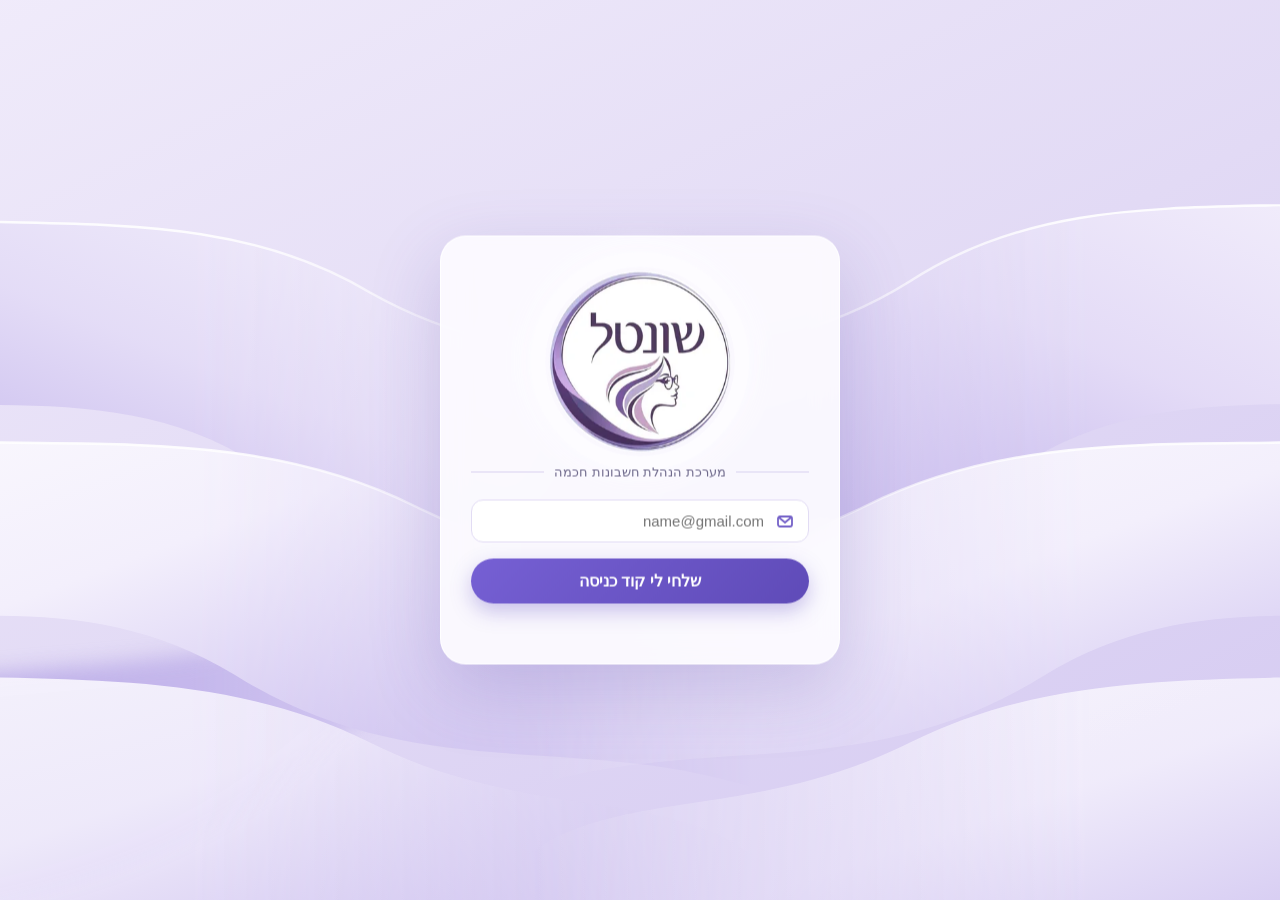
==== commit c87fd4e3: "מסך הכניסה: כפתור וכיתוב קריאים יותר, הודעת שגיאה לא נחתכת בטלפון קטן (מקור: shontal-app 29c7674) Co" ====
--- a/index.html
+++ b/index.html
@@ -51,7 +51,7 @@
   label{display:block;text-align:right;font-size:14px;margin:0 0 6px;font-weight:700;color:var(--ink)}
   input{width:100%;padding:13px 15px;border:1.5px solid var(--line);border-radius:14px;font-size:16px;background:#fff;color:var(--ink);direction:ltr;text-align:left;transition:border-color .2s,box-shadow .2s}
   input:focus{outline:0;border-color:var(--acc);box-shadow:0 0 0 4px rgba(116,97,200,.18)}
-  button{margin-top:14px;width:100%;padding:13px;border:0;border-radius:14px;background:linear-gradient(135deg,#8a76e0,#6a55c4);color:#fff;font-size:16px;font-weight:800;cursor:pointer;box-shadow:0 8px 20px rgba(106,85,196,.35);transition:transform .15s,box-shadow .15s}
+  button{margin-top:14px;width:100%;padding:13px;border:0;border-radius:14px;background:linear-gradient(135deg,#7660d4,#5f4bb8);color:#fff;font-size:16px;font-weight:800;cursor:pointer;box-shadow:0 8px 20px rgba(106,85,196,.35);transition:transform .15s,box-shadow .15s}
   button:hover{transform:translateY(-1px);box-shadow:0 12px 26px rgba(106,85,196,.42)} button:disabled{opacity:.6;cursor:default}
   .link{background:none;color:var(--acc2);font-size:13px;margin-top:10px;padding:4px;width:auto;text-decoration:underline;box-shadow:none}
   .link:hover{background:none;box-shadow:none;transform:none}
@@ -190,7 +190,7 @@
   .card{max-width:none !important;width:100% !important;background:rgba(253,252,255,.9) !important;backdrop-filter:blur(14px);border:1px solid rgba(255,255,255,.9) !important;border-radius:26px !important;padding:30px 30px 26px !important;box-shadow:0 24px 70px rgba(91,74,168,.22) !important}
   .lg{width:190px;height:auto;display:block;margin:0 auto 4px;border-radius:50%;box-shadow:0 0 0 14px #fdfcff,0 0 30px 14px #fdfcff;animation:lgf 4.5s ease-in-out infinite}
   @keyframes lgf{0%,100%{transform:translateY(0)}50%{transform:translateY(-5px)}}
-  .sub2{display:flex;align-items:center;gap:10px;color:#8a82a8;font-size:13px;margin:8px 0 20px}
+  .sub2{display:flex;align-items:center;gap:10px;color:#6f6a8c;font-size:13px;margin:8px 0 20px}
   .sub2:before,.sub2:after{content:"";flex:1;height:1px;background:#d9d2ee}
   .card label{position:absolute;width:1px;height:1px;overflow:hidden;clip:rect(0 0 0 0)}
   .card input{padding:12px 44px 12px 14px;border-radius:12px;background:#fff url("data:image/svg+xml,%3Csvg xmlns='http://www.w3.org/2000/svg' width='18' height='18' fill='none' stroke='%237461c8' stroke-width='1.8'%3E%3Crect x='2' y='4' width='14' height='10' rx='2'/%3E%3Cpath d='m3 5 6 5 6-5'/%3E%3C/svg%3E") no-repeat right 14px center;direction:rtl;text-align:right;font-size:15px}
@@ -198,6 +198,8 @@
   .card button{border-radius:999px;margin-top:16px}
   .stage{animation:cin .9s cubic-bezier(.2,.9,.3,1.1) both}
   @keyframes cin{from{opacity:0;transform:translate(-50%,-46%) scale(.96)}to{opacity:1;transform:translate(-50%,-50%)}}
+  /* 22.10.2026: מסך נמוך (טלפון קטן עם מקלדת פתוחה) — הכרטיס נגלל, כדי שהודעת שגיאה מתחת לכפתור לא תיחתך */
+  @media (max-height:540px){html,body{overflow-x:hidden;overflow-y:auto}.stage{position:relative !important;left:auto;top:auto;transform:none;margin:12px auto;animation:none}}
 </style>
 </head>
 <body>
@@ -234,7 +236,7 @@
     <div id="loadTxt">טוענת את שונטל…</div>
   </div>
 
-  <div id="msg" class="msg"></div>
+  <div id="msg" class="msg" role="status" aria-live="polite"></div>
 </div></div>
 
 <script>
@@ -260,7 +262,7 @@
   var CB='https://shontal.cloud';           /* כתובת-דמה: כל פנייה אליה מנותבת למסד הנתונים */
   var SK='shontal-cloud-session';
   var $=function(i){return document.getElementById(i);};
-  function msg(t,err){ var m=$('msg'); m.textContent=t||''; m.className='msg'+(err?' err':''); }
+  function msg(t,err){ var m=$('msg'); m.textContent=t||''; m.className='msg'+(err?' err':''); if(t){ try{ m.scrollIntoView({block:'nearest'}); }catch(_){} } }
   function show(id){ ['stEmail','stCode','stLoad'].forEach(function(x){ $(x).classList.toggle('hid',x!==id); }); }
 
   var S=null; try{ S=JSON.parse(localStorage.getItem(SK)||'null'); }catch(_){ S=null; }
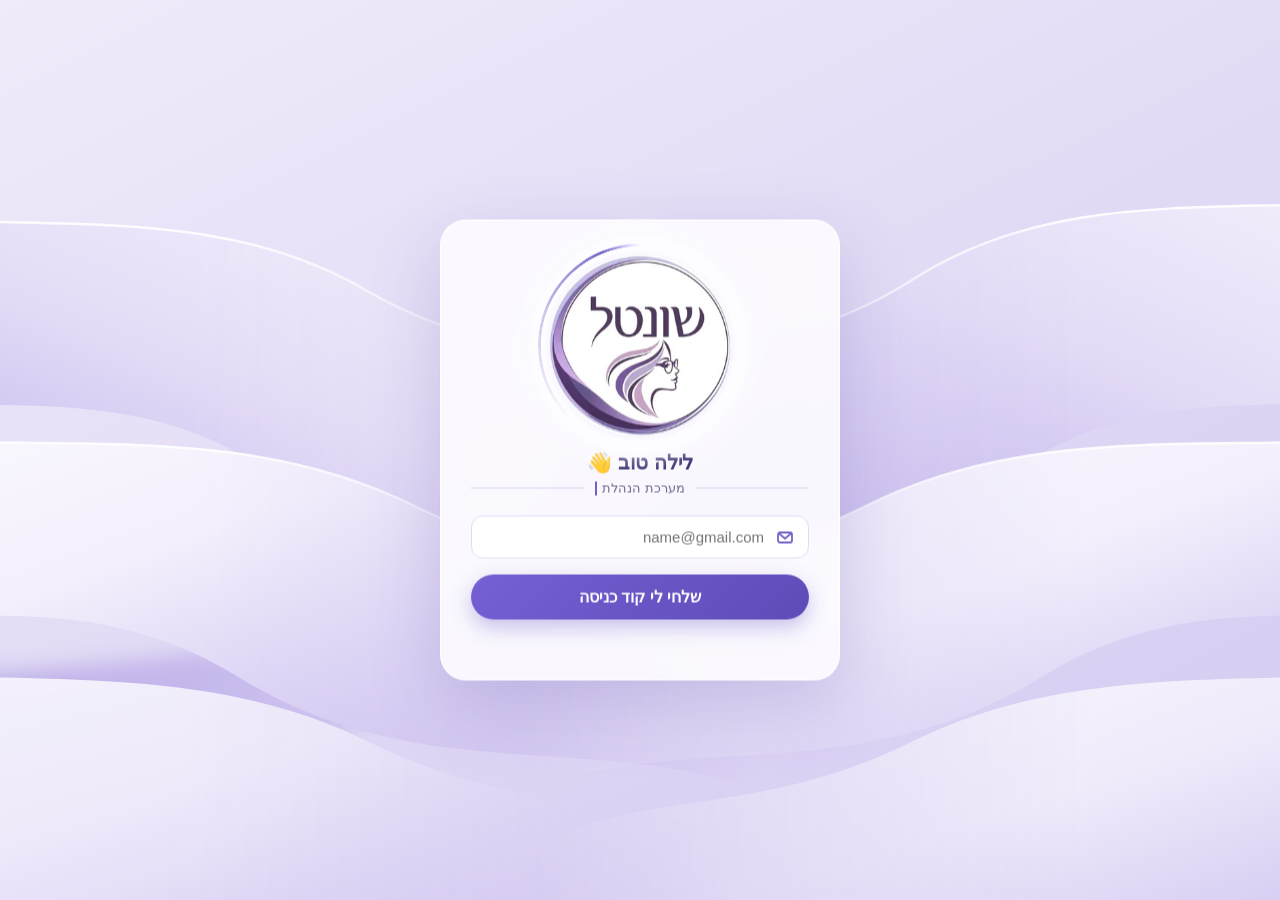
==== commit cc8cbc28: "מסך הכניסה: ברכה אישית לפי השעה, כיתוב שנכתב אות-אות, קו אור סביב הלוגו, שלבי טעינה (מקור: shontal-a" ====
--- a/index.html
+++ b/index.html
@@ -200,6 +200,16 @@
   @keyframes cin{from{opacity:0;transform:translate(-50%,-46%) scale(.96)}to{opacity:1;transform:translate(-50%,-50%)}}
   /* 22.10.2026: מסך נמוך (טלפון קטן עם מקלדת פתוחה) — הכרטיס נגלל, כדי שהודעת שגיאה מתחת לכפתור לא תיחתך */
   @media (max-height:540px){html,body{overflow-x:hidden;overflow-y:auto}.stage{position:relative !important;left:auto;top:auto;transform:none;margin:12px auto;animation:none}}
+  /* 22.10.2026: ברכה אישית, כיתוב שנכתב, קו אור סביב הלוגו, שלבי טעינה */
+  .lgw{position:relative;width:190px;margin:0 auto 4px;animation:lgf 4.5s ease-in-out infinite}
+  .lgw .lg{margin:0;animation:none}
+  .lgw:before{content:"";position:absolute;inset:-7px;border-radius:50%;z-index:1;pointer-events:none;background:conic-gradient(from 0deg,transparent 0 62%,rgba(116,97,200,.35) 80%,#7461c8 94%,#d8ccff 98%,transparent 100%);-webkit-mask:radial-gradient(closest-side,transparent calc(100% - 3px),#000 calc(100% - 2.5px));mask:radial-gradient(closest-side,transparent calc(100% - 3px),#000 calc(100% - 2.5px));animation:spin 5s linear infinite}
+  .hello{min-height:26px;margin:10px 0 0;font-size:20px;font-weight:800;color:var(--ink)}
+  .sub2{margin-top:4px !important}
+  #tw.typing:after{content:"";display:inline-block;width:2px;height:1.05em;margin-inline-start:2px;vertical-align:-3px;background:var(--acc);animation:cb .75s steps(1) infinite}
+  @keyframes cb{50%{opacity:0}}
+  .ldone{font-size:13px;color:var(--muted);line-height:1.9}
+  .ldone div:before{content:"✓ ";color:#2f8f68;font-weight:800}
 </style>
 </head>
 <body>
@@ -215,7 +225,7 @@
 <mask id="mkR" maskUnits="userSpaceOnUse" x="-100" y="-50" width="1800" height="900"><rect x="700" y="-50" width="1000" height="900" fill="url(#mR)"/></mask>
 <filter id="sh"><feGaussianBlur stdDeviation="9"/></filter></defs><rect x="-100" y="-50" width="1800" height="900" fill="url(#bgg)"/><g mask="url(#mkL)"><path class="r2" d="M-100 700 C150 540 380 640 600 520 C760 430 860 470 900 380 L900 520 C780 600 640 560 500 680 C320 830 120 800 -100 880Z" fill="url(#sc)" opacity="0.55" filter="url(#sh)"/><path class="r1" d="M-100 120 C120 260 360 140 560 260 C720 350 820 280 900 360 L900 520 C760 470 620 520 470 420 C300 300 100 420 -100 300Z" fill="url(#sb)" opacity="0.95"/><path class="r3" d="M-100 330 C140 450 380 340 600 450 C760 530 850 470 900 540 L900 700 C740 650 600 700 440 600 C260 490 80 600 -100 520Z" fill="url(#sa)" opacity="1"/><path class="r2" d="M-100 560 C140 640 360 560 560 660 C700 730 820 700 900 760 L900 900 L-100 900Z" fill="url(#sa)" opacity="0.9"/></g><g mask="url(#mkR)"><path class="r4" d="M1700 100 C1480 250 1240 120 1040 250 C880 350 780 270 700 350 L700 520 C840 470 980 520 1130 420 C1300 300 1500 420 1700 290Z" fill="url(#sb)" opacity="0.95"/><path class="r5" d="M1700 330 C1460 450 1220 340 1000 450 C840 530 750 470 700 540 L700 700 C860 650 1000 700 1160 600 C1340 490 1520 600 1700 520Z" fill="url(#sa)" opacity="1"/><path class="r4" d="M1700 560 C1460 640 1240 560 1040 660 C900 730 780 700 700 760 L700 900 L1700 900Z" fill="url(#sa)" opacity="0.9"/></g><g fill="none" stroke="#fff" stroke-width="2.2" opacity=".9"><path mask="url(#mkL)" d="M-100 330 C140 450 380 340 600 450 C760 530 850 470 900 540"/><path mask="url(#mkL)" d="M-100 120 C120 260 360 140 560 260 C720 350 820 280 900 360"/><path mask="url(#mkR)" d="M1700 330 C1460 450 1220 340 1000 450 C840 530 750 470 700 540"/><path mask="url(#mkR)" d="M1700 100 C1480 250 1240 120 1040 250 C880 350 780 270 700 350"/></g></svg></div><div class="stage"><div class="card">
   
-  <img class="lg" alt="" src="[data-uri]"><div class="sub2">מערכת הנהלת חשבונות חכמה</div>
+  <div class="lgw"><img class="lg" alt="" src="[data-uri]"></div><div id="hello" class="hello"></div><div class="sub2" aria-label="מערכת הנהלת חשבונות חכמה"><span id="tw" aria-hidden="true">מערכת הנהלת חשבונות חכמה</span></div>
   
 
   <div id="stEmail">
@@ -233,6 +243,7 @@
 
   <div id="stLoad" class="hid">
     <div class="bar"><b></b></div>
+    <div id="loadDone" class="ldone"></div>
     <div id="loadTxt">טוענת את שונטל…</div>
   </div>
 
@@ -310,6 +321,16 @@
   $('em').addEventListener('keydown',function(e){ if(e.key==='Enter') $('bSend').click(); });
   $('bBack').onclick=function(){ show('stEmail'); msg(''); };
   try{ $('em').value=localStorage.getItem('shontal-cloud-email')||''; }catch(_){}
+  /* 22.10.2026: ברכה לפי השעה + השם (נשמר במכשיר אחרי כניסה), וכיתוב שנכתב אות-אות */
+  function hello(){ var h=new Date().getHours(), g=h<5?'לילה טוב':h<12?'בוקר טוב':h<17?'צהריים טובים':h<21?'ערב טוב':'לילה טוב', n='';
+    try{ if(($('em').value||'').trim().toLowerCase()===(localStorage.getItem('shontal-cloud-email')||'')) n=localStorage.getItem('shontal-cloud-name')||''; }catch(_){}
+    $('hello').textContent=g+(n?', '+n:'')+' 👋'; }
+  hello(); $('em').addEventListener('input',hello);
+  (function(){ var el=$('tw'), t=el.textContent, i=0;
+    if(window.matchMedia&&matchMedia('(prefers-reduced-motion: reduce)').matches) return;
+    el.textContent=''; el.className='typing';
+    setTimeout(function step(){ i++; el.textContent=t.slice(0,i); if(i<t.length) setTimeout(step,45+Math.random()*40); else setTimeout(function(){ el.className=''; },1400); },500); })();
+  function loadStep(t){ var c=$('loadTxt'), d=c.textContent; if(d&&d!==t){ var x=document.createElement('div'); x.textContent=d.replace(/…$/,''); $('loadDone').appendChild(x); } c.textContent=t; }
 
   /* ---- ניתוב פניות המערכת למסד הנתונים ---- */
   var RO=true; /* תקופת בדיקה: צפייה בלבד */
@@ -460,7 +481,7 @@
       var row=rows.filter(function(r){return r.name==='system.gz';})[0]||rows[0];
       return cget('app').then(function(c){
         if(c && c.md5===row.md5 && c.html){ return {html:c.html, updated:row.updated_at, cached:true}; }
-        $('loadTxt').textContent='מורידה גרסה מעודכנת של שונטל…';
+        loadStep('מורידה גרסה מעודכנת של שונטל…');
         return rest('app_files?name=eq.'+row.name+'&select=content').then(function(r2){
           var txt=r2[0].content;
           return (row.name==='system.gz'?gunzipB64(txt):Promise.resolve(txt)).then(function(html){
@@ -473,14 +494,17 @@
 
   function start(){
     show('stLoad'); msg('');
+    $('loadDone').textContent=''; $('loadTxt').textContent='מתחברת לענן…';
     fresh().then(function(){
-      $('loadTxt').textContent='טוענת את שונטל…';
+      fetch(SB+'/rest/v1/rpc/my_display_name',{method:'POST',headers:hdr(),body:'{}'}).then(function(r){ return r.ok?r.json():null; })
+        .then(function(n){ if(n&&typeof n==='string'){ try{ localStorage.setItem('shontal-cloud-name',n); }catch(_){} hello(); } },function(){});
+      loadStep('בודקת שיש לך את הגרסה העדכנית…');
       /* 3.10.2026 — מצב הענן נקבע בשרת: readonly = צפייה בלבד, live = עבודה מלאה */
       return fetch(SB+'/rest/v1/rpc/cloud_mode_get',{method:'POST',headers:hdr(),body:'{}'})
         .then(function(r){ return r.ok?r.json():null; }).then(function(m){ RO=(m!=='live'); }, function(){ RO=true; })
         .then(function(){ return getApp(); });
     }).then(function(a){
-      $('loadTxt').textContent='פותחת…';
+      loadStep('פותחת את שונטל…');
       var html=patch(a.html);
       installShim();
       window.__SHONTAL_CLOUD={email:(S&&S.email)||'', updated:a.updated, readonly:RO, cached:a.cached, shell:2,
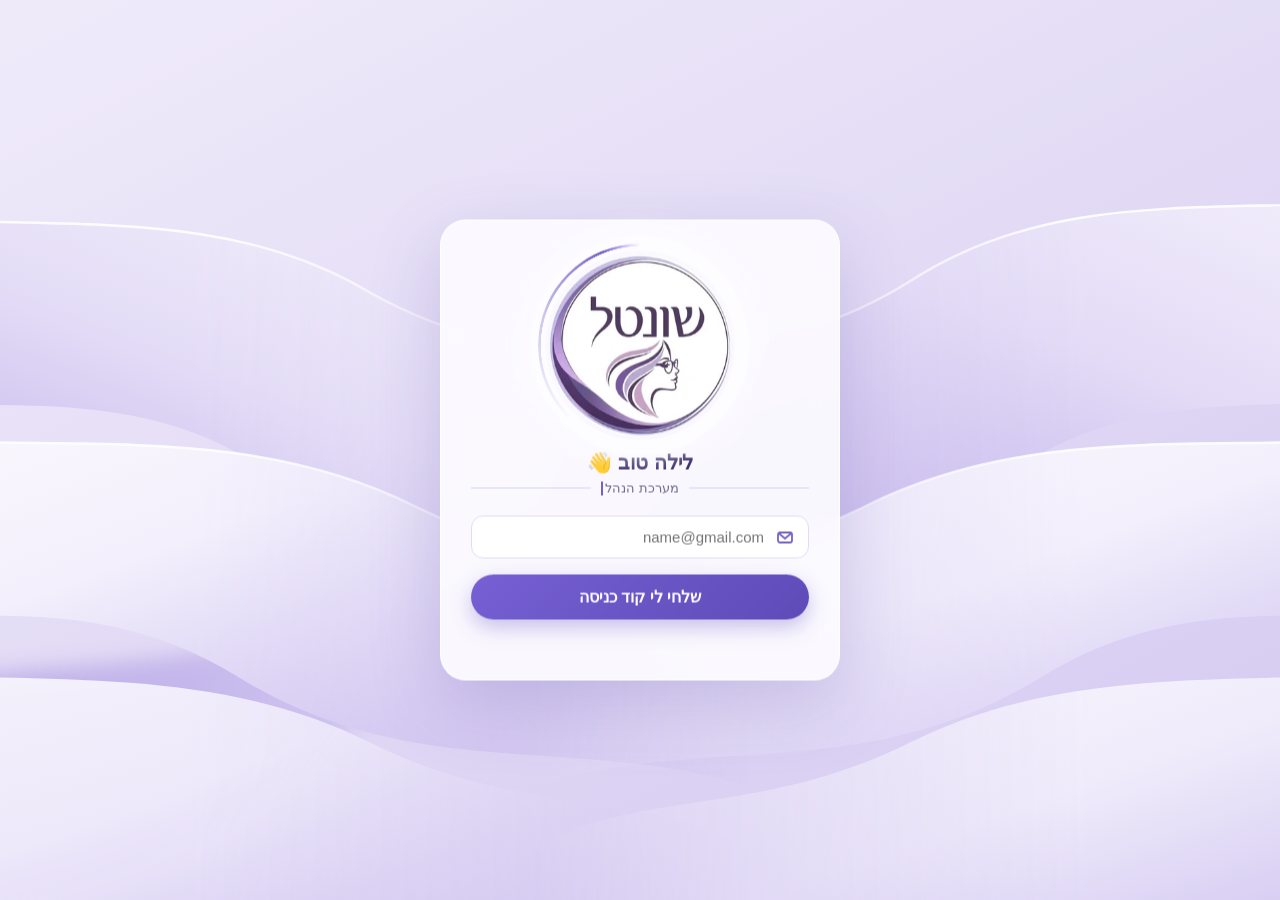
==== commit ce53f25a: "שונטל + תזרים בענן: התחברות משותפת בלי «Refresh Token Not Found» (מקור: shontal-app b6f2bea) Co-Auth" ====
--- a/index.html
+++ b/index.html
@@ -287,11 +287,15 @@
   }
   function keep(j){ saveS({access_token:j.access_token, refresh_token:j.refresh_token, expires_at:(j.expires_at||Math.floor(Date.now()/1000)+(j.expires_in||3600)), email:(j.user&&j.user.email)||(S&&S.email)||''}); }
   var _refreshing=null;
-  function refresh(){ if(!S||!S.refresh_token) return Promise.reject(new Error('אין חיבור'));
+  /* 1.11.2026: שונטל ותזרים חולקים את אותה התחברות (אותו מפתח בדפדפן). כשאחד מהם מחדש את ההתחברות, הקוד הישן
+     של השני כבר לא תקף («Refresh Token Not Found») — לכן קודם קוראים מהדפדפן את ההתחברות העדכנית. */
+  function syncS(){ try{ var t=JSON.parse(localStorage.getItem(SK)||'null'); if(t&&t.refresh_token&&(!S||t.refresh_token!==S.refresh_token)) S=t; }catch(_){} }
+  function refresh(){ syncS(); if(S&&S.refresh_token&&(S.expires_at||0)-Date.now()/1000 >= 120) return Promise.resolve(S);
+    if(!S||!S.refresh_token) return Promise.reject(new Error('אין חיבור'));
     if(_refreshing) return _refreshing;
-    _refreshing=auth('token?grant_type=refresh_token',{refresh_token:S.refresh_token}).then(function(j){ keep(j); _refreshing=null; return S; },function(e){ _refreshing=null; throw e; });
+    _refreshing=auth('token?grant_type=refresh_token',{refresh_token:S.refresh_token}).then(function(j){ keep(j); _refreshing=null; return S; },function(e){ _refreshing=null; var was=S&&S.refresh_token; syncS(); if(S&&S.refresh_token&&S.refresh_token!==was) return S; e.auth=true; throw e; });
     return _refreshing; }
-  function fresh(){ if(!S) return Promise.reject(new Error('אין חיבור')); if((S.expires_at||0)-Date.now()/1000 < 120) return refresh(); return Promise.resolve(S); }
+  function fresh(){ syncS(); if(!S) return Promise.reject(new Error('אין חיבור')); if((S.expires_at||0)-Date.now()/1000 < 120) return refresh(); return Promise.resolve(S); }
   function hdr(){ return {'apikey':KEY,'Authorization':'Bearer '+(S&&S.access_token||''),'Content-Type':'application/json'}; }
 
   /* ---- כניסה בקוד מהמייל ---- */
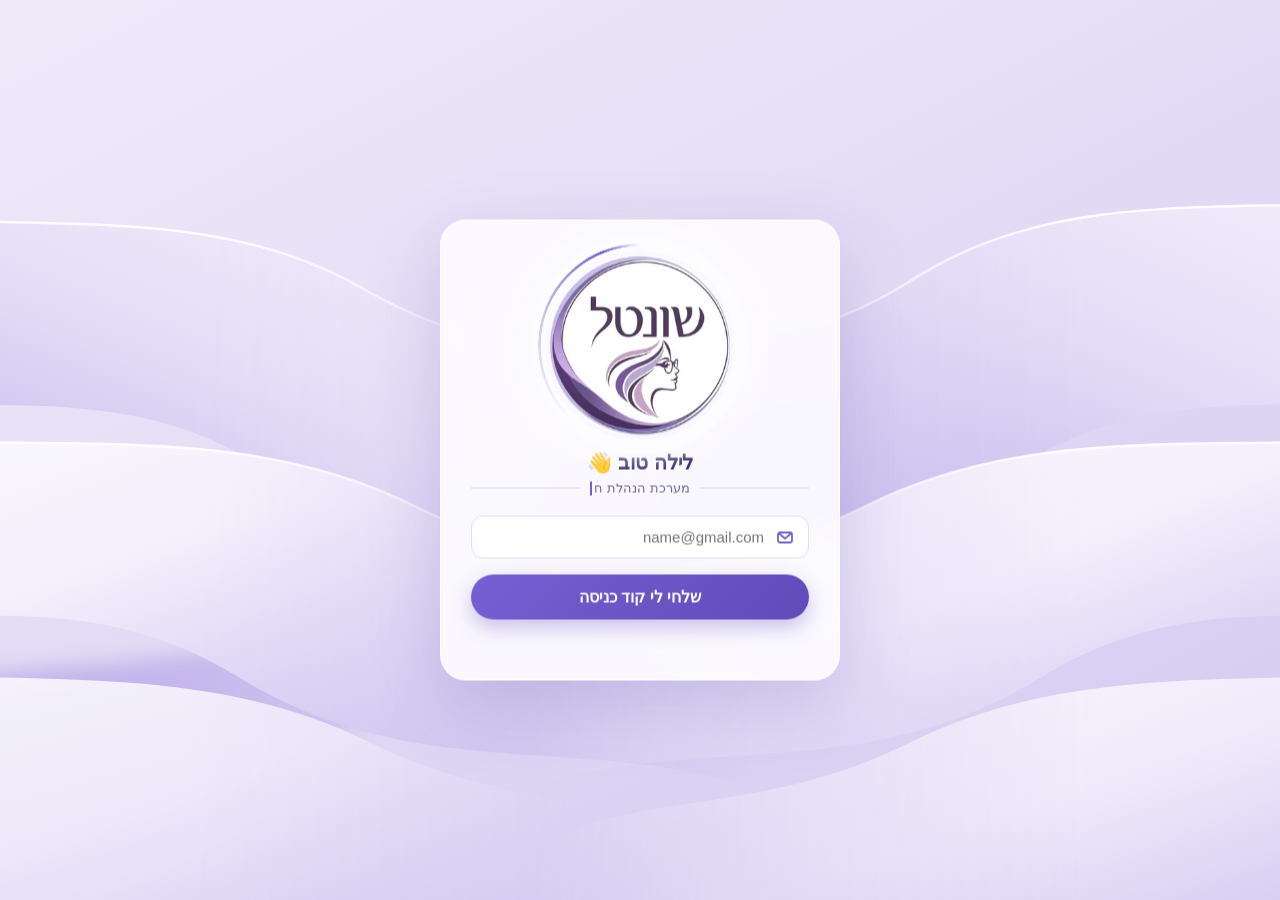
==== commit db21db83: "התחברות נשמרת גם ב-IndexedDB — אחסון הדפדפן המלא גרם לניתוקים בשונטל ובתזרים (איילת 16.11) Co-Author" ====
--- a/index.html
+++ b/index.html
@@ -277,8 +277,21 @@
   function show(id){ ['stEmail','stCode','stLoad'].forEach(function(x){ $(x).classList.toggle('hid',x!==id); }); }
 
   var S=null; try{ S=JSON.parse(localStorage.getItem(SK)||'null'); }catch(_){ S=null; }
-  function saveS(o){ S=o; try{ localStorage.setItem(SK, JSON.stringify(o)); }catch(_){} }
-  function clearS(){ S=null; try{ localStorage.removeItem(SK); }catch(_){} }
+  function saveS(o){ if(o&&!o.at) o.at=Date.now(); S=o; try{ localStorage.setItem(SK, JSON.stringify(o)); }catch(_){ try{ localStorage.removeItem(SK); }catch(__){} } sessDB('put',o); }
+  /* 16.11.2026 איילת («מתנתקת, מבקשת כל הזמן חיבור מחדש», «גם התזרים יצא»): אחסון הדפדפן של כל הדפים ב-github.io מלא — ההתחברות החדשה (אחרי חידוש)
+     לא נשמרה, הדף/הדף השני קרא את הישנה (שכבר לא תקפה) והוציא לכניסה. עכשיו ההתחברות נשמרת גם ב-IndexedDB (לא מתמלא), עם חותמת זמן —
+     תמיד משתמשים בחדשה ביותר, וישנה לא דורסת חדשה. משותף לשונטל, לתזרים ולדיג'יים. */
+  var SDBN='shontal-sess';
+  function sessDB(op,val){ return new Promise(function(ok){ try{ var r=indexedDB.open(SDBN,1); r.onupgradeneeded=function(e){ try{ e.target.result.createObjectStore('s'); }catch(_){} };
+      r.onsuccess=function(e){ try{ var db=e.target.result, t=db.transaction('s',op==='get'?'readonly':'readwrite'), st=t.objectStore('s');
+        if(op==='get'){ var g=st.get('S'); g.onsuccess=function(){ ok(g.result||null); }; g.onerror=function(){ ok(null); }; }
+        else { if(op==='put') st.put(val,'S'); else st['delete']('S'); t.oncomplete=function(){ ok(true); }; t.onerror=function(){ ok(false); }; } }catch(_){ ok(null); } };
+      r.onerror=function(){ ok(null); }; }catch(_){ ok(null); } }); }
+  function sessNewer(t){ return !!(t&&t.refresh_token&&(!S||!S.refresh_token||(t.refresh_token!==S.refresh_token&&(t.at||0)>(S.at||0)))); }
+  function sessPull(){ return sessDB('get').then(function(t){ if(sessNewer(t)) S=t; return S; }); }
+  try{ setInterval(function(){ sessPull(); }, 15000); }catch(_){}
+
+  function clearS(){ S=null; try{ localStorage.removeItem(SK); }catch(_){} sessDB('del'); }
 
   function auth(path, body){
     return fetch(SB+'/auth/v1/'+path,{method:'POST',headers:{'apikey':KEY,'Content-Type':'application/json'},body:JSON.stringify(body)})
@@ -289,11 +302,12 @@
   var _refreshing=null;
   /* 1.11.2026: שונטל ותזרים חולקים את אותה התחברות (אותו מפתח בדפדפן). כשאחד מהם מחדש את ההתחברות, הקוד הישן
      של השני כבר לא תקף («Refresh Token Not Found») — לכן קודם קוראים מהדפדפן את ההתחברות העדכנית. */
-  function syncS(){ try{ var t=JSON.parse(localStorage.getItem(SK)||'null'); if(t&&t.refresh_token&&(!S||t.refresh_token!==S.refresh_token)) S=t; }catch(_){} }
-  function refresh(){ syncS(); if(S&&S.refresh_token&&(S.expires_at||0)-Date.now()/1000 >= 120) return Promise.resolve(S);
+  function syncS(){ try{ var t=JSON.parse(localStorage.getItem(SK)||'null'); if(t&&t.refresh_token&&(!S||(t.refresh_token!==S.refresh_token&&(t.at||0)>=(S.at||0)))) S=t; }catch(_){} }
+  function refresh(){ return sessPull().then(refresh0); }
+  function refresh0(){ syncS(); if(S&&S.refresh_token&&(S.expires_at||0)-Date.now()/1000 >= 120) return Promise.resolve(S);
     if(!S||!S.refresh_token) return Promise.reject(new Error('אין חיבור'));
     if(_refreshing) return _refreshing;
-    _refreshing=auth('token?grant_type=refresh_token',{refresh_token:S.refresh_token}).then(function(j){ keep(j); _refreshing=null; return S; },function(e){ _refreshing=null; var was=S&&S.refresh_token; syncS(); if(S&&S.refresh_token&&S.refresh_token!==was) return S; e.auth=true; throw e; });
+    _refreshing=auth('token?grant_type=refresh_token',{refresh_token:S.refresh_token}).then(function(j){ keep(j); _refreshing=null; return S; },function(e){ _refreshing=null; var was=S&&S.refresh_token; syncS(); if(S&&S.refresh_token&&S.refresh_token!==was) return S; return sessPull().then(function(){ if(S&&S.refresh_token&&S.refresh_token!==was) return S; e.auth=true; throw e; }); });
     return _refreshing; }
   function fresh(){ syncS(); if(!S) return Promise.reject(new Error('אין חיבור')); if((S.expires_at||0)-Date.now()/1000 < 120) return refresh(); return Promise.resolve(S); }
   function hdr(){ return {'apikey':KEY,'Authorization':'Bearer '+(S&&S.access_token||''),'Content-Type':'application/json'}; }
@@ -524,7 +538,7 @@
     }).catch(function(e){ show('stEmail'); msg(e.message||String(e),true); });
   }
 
-  if(S && S.refresh_token){ start(); } else { show('stEmail'); }
+  sessPull().then(function(){ if(S && S.refresh_token){ start(); } else { show('stEmail'); } });
 })();
 </script>
 </body>
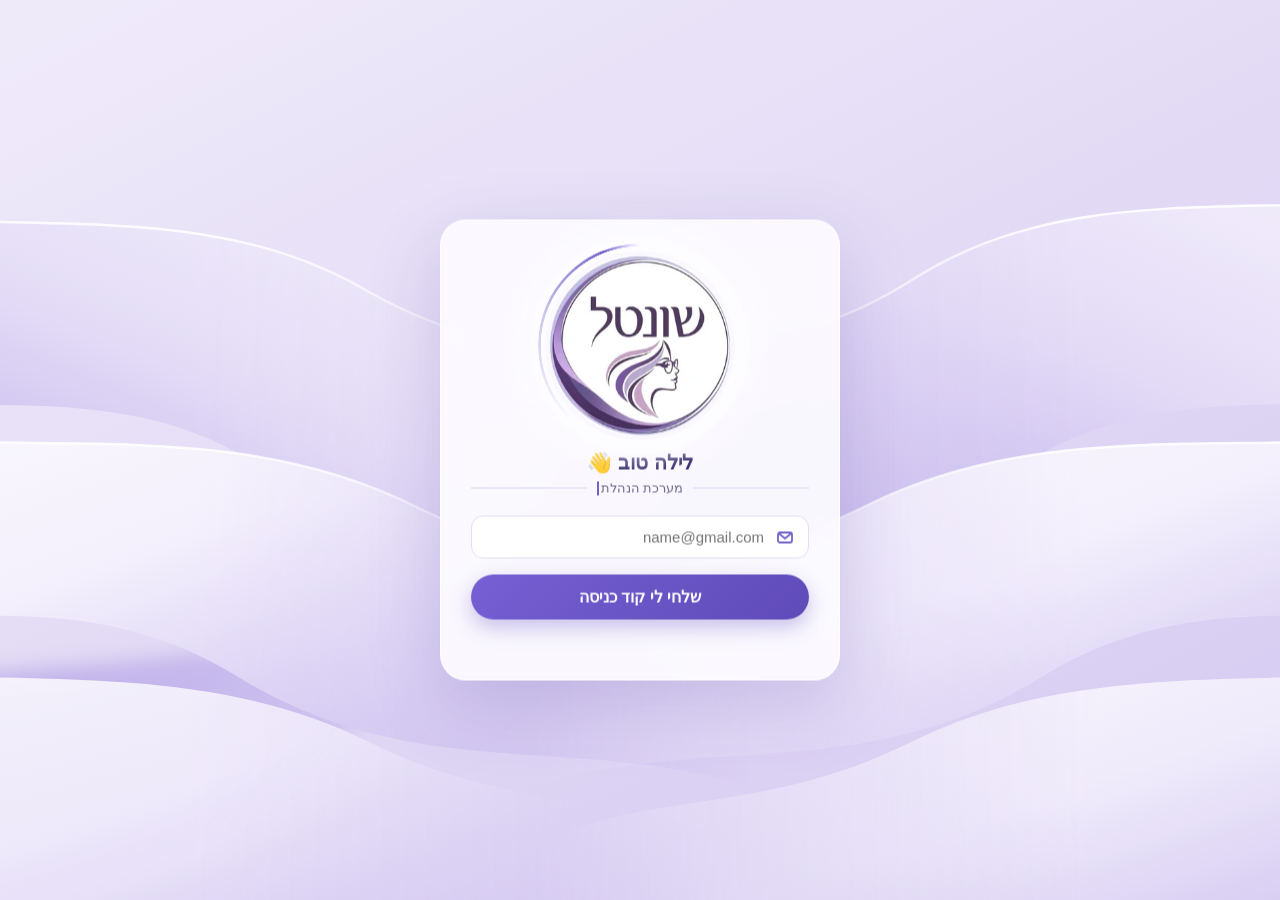
==== commit 8439cc6b: "אחסון: נתוני שונטל ב-IndexedDB במקום localStorage המלא (איילת 16.11) Co-Authored-By: Claude Opus 5.5" ====
--- a/index.html
+++ b/index.html
@@ -259,7 +259,40 @@
     var o={ getItem:function(k){ return st.getItem(P+k); }, setItem:function(k,v){ st.setItem(P+k,String(v)); }, removeItem:function(k){ st.removeItem(P+k); },
       clear:function(){ keys().forEach(function(k){ st.removeItem(P+k); }); }, key:function(i){ return keys()[i]||null; } };
     Object.defineProperty(o,'length',{get:function(){ return keys().length; }}); return o; }
-  try{ var L=wrap(window.localStorage); Object.defineProperty(window,'localStorage',{configurable:true,get:function(){ return L; }}); }catch(e){}
+  /* 16.11.2026 איילת («האחסון מלא… אז תתקן»): אחסון הדפדפן (localStorage, ~5MB לכל הדפים ב-github.io — שונטל, תזרים, שכר, רו"ה, מרכז הבקרה)
+     התמלא בעותק של נתוני שונטל (~3.5MB) — וכל שמירה נכשלה בשקט (ניתוקים, תקיעות, קבצים שנקראו שוב ושוב).
+     מעכשיו localStorage של שונטל = זיכרון (M) + IndexedDB «shontal-main-store» (בלי התקרה הזו). רק ערכים קטנים (עד 16K תווים) נשמרים גם ב-localStorage הרגיל.
+     שונטל עצמה לא משתנה: getItem/setItem/removeItem עובדים כמו קודם, ולא נכשלים יותר.
+     בטעינה: קודם IndexedDB, ומעליו מה שב-localStorage (הכתיבה האחרונה). ערך גדול יוצא מ-localStorage רק אחרי שנשמר ב-IndexedDB. index.html מחכה ל-__lsReady לפני שפותח את שונטל. */
+  function wrapBig(st){ var SMALL=16000, M=new Map(), dirty=new Map(), tmr=0, db=null, IO0=indexedDB.open.bind(indexedDB);
+    for(var i=0;i<st.length;i++){ var k=st.key(i); if(k&&k.indexOf(P)===0){ try{ M.set(k.slice(P.length), st.getItem(k)); }catch(_){} } }
+    var inLS={}; M.forEach(function(v,k){ inLS[k]=1; });
+    function bump(){ try{ window._lsGen=(window._lsGen||0)+1; }catch(_){} }
+    function openDb(){ return new Promise(function(ok){ try{ var r=IO0('shontal-main-store',1); r.onupgradeneeded=function(e){ try{ e.target.result.createObjectStore('kv'); }catch(_){} }; r.onsuccess=function(e){ db=e.target.result; ok(db); }; r.onerror=function(){ ok(null); }; }catch(_){ ok(null); } }); }
+    function flush(){ tmr=0; if(!db||!dirty.size) return; var d=dirty; dirty=new Map(); var big=[];
+      try{ var t=db.transaction('kv','readwrite'), os=t.objectStore('kv'); d.forEach(function(v,k){ if(v===null) os['delete'](k); else { os.put(v,k); if(v.length>SMALL) big.push(k); } });
+        t.oncomplete=function(){ big.forEach(function(k){ if(M.get(k)!=null&&M.get(k).length>SMALL){ try{ st.removeItem(P+k); }catch(_){} } }); };
+        t.onerror=function(){ d.forEach(function(v,k){ if(!dirty.has(k)) dirty.set(k,v); }); }; }catch(_){ d.forEach(function(v,k){ if(!dirty.has(k)) dirty.set(k,v); }); } }
+    function later(k,v){ dirty.set(k,v); if(!tmr) tmr=setTimeout(flush,300); }
+    window.__lsReady=openDb().then(function(D){ if(!D) return; return new Promise(function(ok){ try{ var t=D.transaction('kv','readonly'), os=t.objectStore('kv'), c=os.openCursor();
+        c.onsuccess=function(e){ var cur=e.target.result; if(!cur){ ok(); return; } var k=String(cur.key); if(!inLS[k]&&!M.has(k)) M.set(k,String(cur.value)); cur['continue'](); };
+        c.onerror=function(){ ok(); }; }catch(_){ ok(); } }); })
+      .then(function(){ /* העברה ראשונה: כל מה שגדול → IndexedDB, ואז יוצא מ-localStorage (מפנה מקום לכל הדפים) */ M.forEach(function(v,k){ if(v!=null&&v.length>SMALL) later(k,v); }); if(db) flush(); bump(); })
+      ['catch'](function(){});
+    /* document.open() מוחק את המאזינים של החלון — index.html קורא ל-__lsRearm אחרי שפתח את שונטל */
+    window.__lsRearm=function(){ try{ var f=function(){ if(tmr){ clearTimeout(tmr); flush(); } }; window.addEventListener('pagehide',f); document.addEventListener('visibilitychange',function(){ if(document.visibilityState==='hidden') f(); }); }catch(_){} };
+    window.__lsRearm();
+    var o={ getItem:function(k){ k=String(k); return M.has(k)?M.get(k):null; },
+      setItem:function(k,v){ k=String(k); v=String(v); if(M.get(k)===v) return; M.set(k,v); bump();
+        if(v.length<=SMALL){ try{ st.setItem(P+k,v); }catch(_){} }
+        else if(db){ try{ st.removeItem(P+k); }catch(_){} } /* עותק ישן ב-localStorage לא יגבר בטעינה הבאה על החדש שב-IndexedDB */
+        else { try{ st.setItem(P+k,v); }catch(_){} } /* אין IndexedDB — כמו קודם */
+        later(k,v); },
+      removeItem:function(k){ k=String(k); if(!M.has(k)) return; M['delete'](k); bump(); try{ st.removeItem(P+k); }catch(_){} later(k,null); },
+      clear:function(){ Array.from(M.keys()).forEach(function(k){ o.removeItem(k); }); },
+      key:function(i){ return Array.from(M.keys())[i]||null; } };
+    Object.defineProperty(o,'length',{get:function(){ return M.size; }}); return o; }
+  try{ var L=(window.indexedDB?wrapBig:wrap)(window.localStorage); Object.defineProperty(window,'localStorage',{configurable:true,get:function(){ return L; }}); }catch(e){ try{ var L0=wrap(window.localStorage); Object.defineProperty(window,'localStorage',{configurable:true,get:function(){ return L0; }}); }catch(_){} }
   try{ var S2=wrap(window.sessionStorage); Object.defineProperty(window,'sessionStorage',{configurable:true,get:function(){ return S2; }}); }catch(e){}
   try{ var IO=indexedDB.open.bind(indexedDB); indexedDB.open=function(n,v){ return v===undefined?IO('shontal-main-'+n):IO('shontal-main-'+n,v); };
        var ID=indexedDB.deleteDatabase&&indexedDB.deleteDatabase.bind(indexedDB); if(ID) indexedDB.deleteDatabase=function(n){ return ID('shontal-main-'+n); }; }catch(e){}
@@ -527,8 +560,9 @@
       installShim();
       window.__SHONTAL_CLOUD={email:(S&&S.email)||'', updated:a.updated, readonly:RO, cached:a.cached, shell:2,
         api:{SB:SB, KEY:KEY, CB:CB, hdr:hdr, fresh:fresh}};
-      return new Promise(function(r){ setTimeout(r,Math.max(0,1200-(Date.now()-T0))); }).then(function(){
+      return new Promise(function(r){ setTimeout(r,Math.max(0,1200-(Date.now()-T0))); }).then(function(){ return window.__lsReady; }).then(function(){
       _loadedAt=Date.now(); document.open(); document.write(html); document.close();
+      try{ if(window.__lsRearm) window.__lsRearm(); }catch(_){}
       installDocs();
       try{ rest('app_files?name=eq.shell_patch.js&select=content').then(function(r){ var c=r&&r[0]&&r[0].content; if(c){ try{ (new Function('ctx',c))({SB:SB,KEY:KEY,CB:CB,hdr:hdr,fresh:fresh,refresh:refresh,route:route}); }catch(e){} } }).catch(function(){}); }catch(_){}
       if(!window.__cloudPortalReady) try{ window.inGlam=function(){ var i=document.getElementById('inGlamInfo'); var n=window.__inboxN||0; window.__inboxN=0;
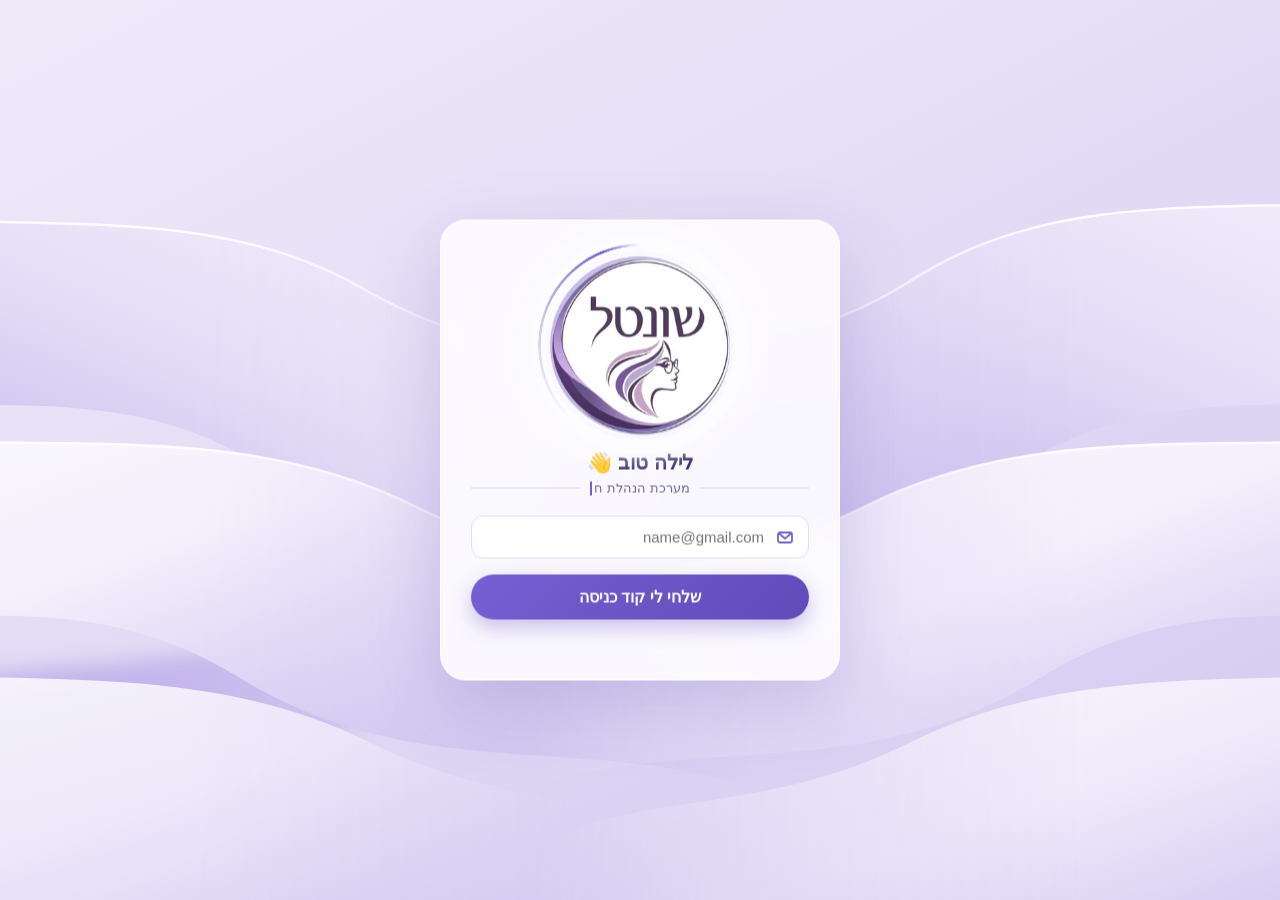
==== commit f9216c44: "כניסה: לא נתקעת אם IndexedDB לא עונה (איילת 16.11: «היא לא עולה») Co-Authored-By: Claude Opus 5.5 <n" ====
--- a/index.html
+++ b/index.html
@@ -279,6 +279,8 @@
         c.onerror=function(){ ok(); }; }catch(_){ ok(); } }); })
       .then(function(){ /* העברה ראשונה: כל מה שגדול → IndexedDB, ואז יוצא מ-localStorage (מפנה מקום לכל הדפים) */ M.forEach(function(v,k){ if(v!=null&&v.length>SMALL) later(k,v); }); if(db) flush(); bump(); })
       ['catch'](function(){});
+    /* בטיחות: אם IndexedDB לא עונה תוך 6 שניות — שונטל נפתחת בכל זאת (הנתונים נטענים מהענן כרגיל) */
+    window.__lsReady=Promise.race([window.__lsReady,new Promise(function(r){ setTimeout(function(){ try{ console.warn('[אחסון] IndexedDB לא ענה — ממשיכים'); }catch(_){} r(); },6000); })]);
     /* document.open() מוחק את המאזינים של החלון — index.html קורא ל-__lsRearm אחרי שפתח את שונטל */
     window.__lsRearm=function(){ try{ var f=function(){ if(tmr){ clearTimeout(tmr); flush(); } }; window.addEventListener('pagehide',f); document.addEventListener('visibilitychange',function(){ if(document.visibilityState==='hidden') f(); }); }catch(_){} };
     window.__lsRearm();
@@ -315,7 +317,7 @@
      לא נשמרה, הדף/הדף השני קרא את הישנה (שכבר לא תקפה) והוציא לכניסה. עכשיו ההתחברות נשמרת גם ב-IndexedDB (לא מתמלא), עם חותמת זמן —
      תמיד משתמשים בחדשה ביותר, וישנה לא דורסת חדשה. משותף לשונטל, לתזרים ולדיג'יים. */
   var SDBN='shontal-sess';
-  function sessDB(op,val){ return new Promise(function(ok){ try{ var r=indexedDB.open(SDBN,1); r.onupgradeneeded=function(e){ try{ e.target.result.createObjectStore('s'); }catch(_){} };
+  function sessDB(op,val){ return new Promise(function(ok){ setTimeout(function(){ ok(null); },3000); /* IndexedDB לא עונה — לא תוקעים את הכניסה */ try{ var r=indexedDB.open(SDBN,1); r.onupgradeneeded=function(e){ try{ e.target.result.createObjectStore('s'); }catch(_){} };
       r.onsuccess=function(e){ try{ var db=e.target.result, t=db.transaction('s',op==='get'?'readonly':'readwrite'), st=t.objectStore('s');
         if(op==='get'){ var g=st.get('S'); g.onsuccess=function(){ ok(g.result||null); }; g.onerror=function(){ ok(null); }; }
         else { if(op==='put') st.put(val,'S'); else st['delete']('S'); t.oncomplete=function(){ ok(true); }; t.onerror=function(){ ok(false); }; } }catch(_){ ok(null); } };
